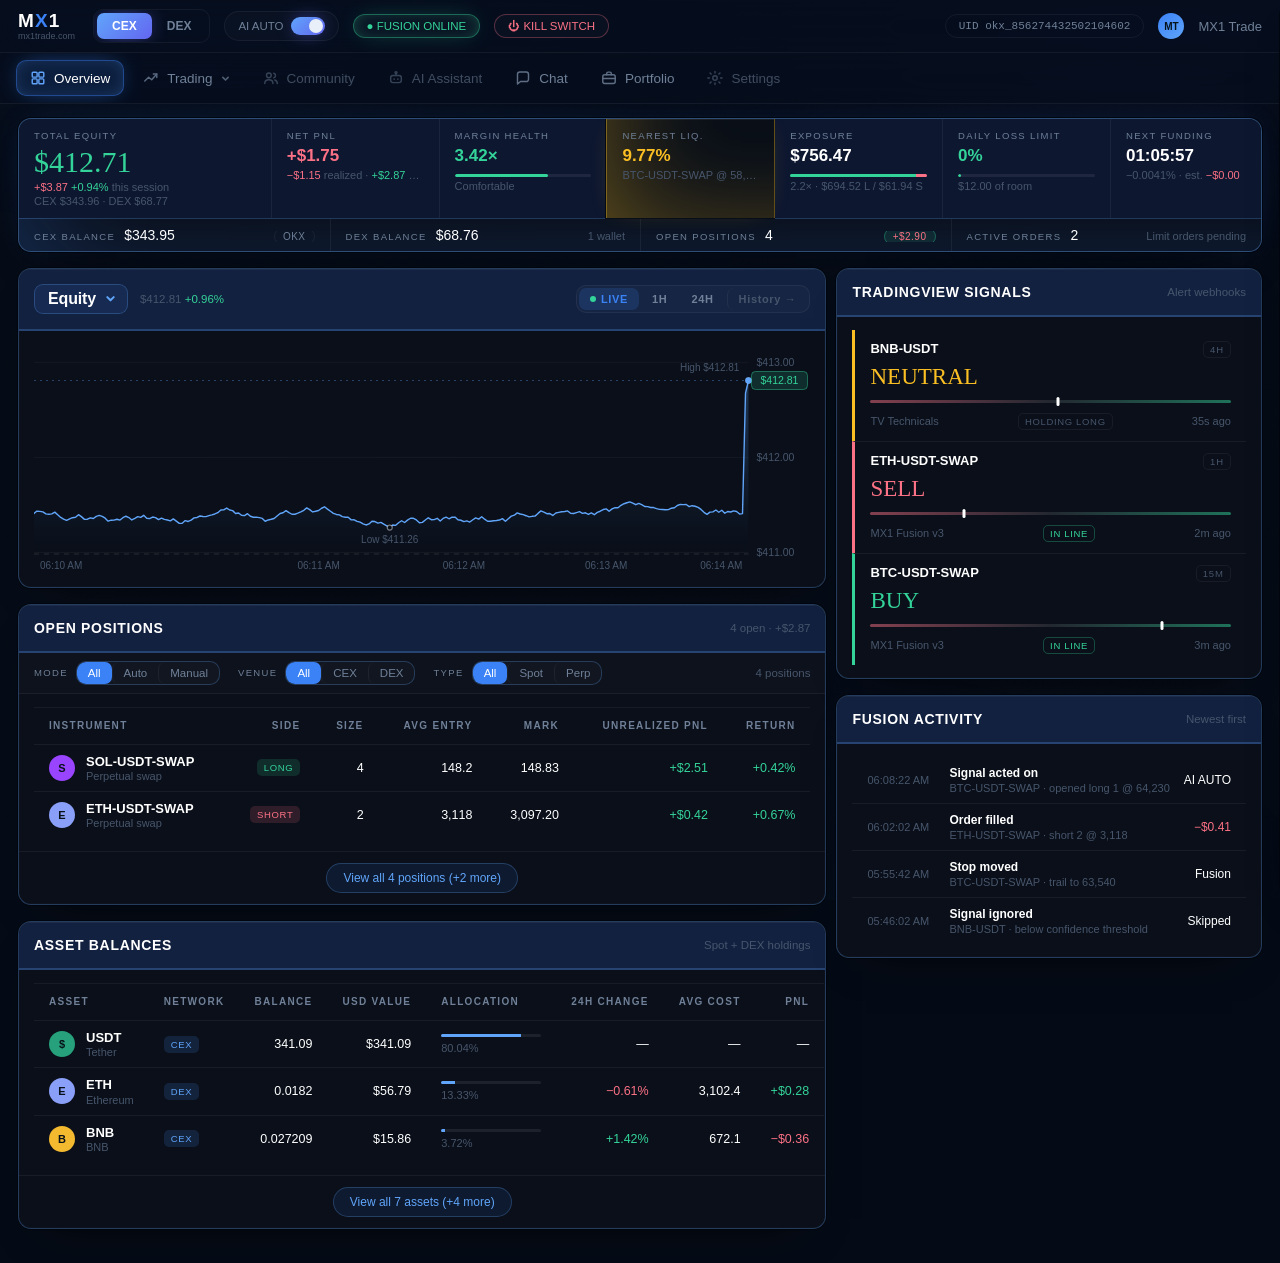
==== index.html @ 90d7f3da "Update index.html" ====
<meta charset="utf-8" />
<meta name="viewport" content="width=device-width, initial-scale=1" />
<title>MX1 Trade — Overview (dense)</title>

<style>
  :root {
    --bg: #050b16; --bar: #070e1c; --panel: #0b1424; --panel-2: #0a1220;
    --hair: rgba(255,255,255,.07);
    --text: #e9eff8; --muted: #8093ab; --dim: #4c5a70;
    --brand: #3b82f6; --brand-2: #60a5fa;
    --brand-strong: #2563eb;
    --edge: rgba(59,130,246,.22); --head: #122140; --chart: #60a5fa; --warn: #fbbf24;
    --accent: var(--brand); --accent-soft: rgba(59,130,246,.16); --accent-edge: rgba(59,130,246,.34);
    --pos: #34d399; --neg: #fb7185;
    --hero: #0d1730;   /* hero surfaces — navy, so they read blue */
  }
  * { box-sizing: border-box; }
  [hidden] { display: none !important; }
  body { margin:0; background:var(--bg); color:var(--text); font-size:14px;
         font-family:"Inter",-apple-system,BlinkMacSystemFont,"Segoe UI",sans-serif;
         -webkit-font-smoothing:antialiased; }
  .label { font-size:10px; letter-spacing:.16em; text-transform:uppercase; color:var(--muted); }
  .num { font-variant-numeric: tabular-nums; transition: color .3s ease; }
  .up { color:var(--pos); } .down { color:var(--neg); }
  .flash-up { color:var(--pos) !important; } .flash-down { color:var(--neg) !important; }

  /* ------------------------------------------------------------- chrome */
  .topbar { display:flex; align-items:center; gap:14px; padding:9px 18px;
            background:var(--bar); border-bottom:1px solid var(--hair); flex-wrap:wrap; }
  .brand { display:flex; flex-direction:column; line-height:1; margin-right:4px; }
  .brand b { font-size:19px; letter-spacing:.06em; }
  .brand b i { font-style:normal; color:var(--brand); }
  .brand span { font-size:9px; color:var(--dim); margin-top:2px; }
  .seg { display:inline-flex; border:1px solid var(--hair); border-radius:8px; overflow:hidden; }
  .seg button { background:none; border:0; color:var(--muted); font:inherit; font-size:12px;
                font-weight:600; padding:5px 13px; cursor:pointer; }
  .seg button[aria-pressed="true"] { background:var(--brand); color:#fff; }
  .chip { font:inherit; display:inline-flex; align-items:center; gap:7px; border:1px solid var(--hair);
          border-radius:999px; padding:5px 13px; font-size:11.5px; color:var(--muted);
          background:rgba(255,255,255,.02); white-space:nowrap; }
  button.chip { cursor:pointer; }
  .chip.online { border-color:rgba(52,211,153,.34); color:var(--pos); }
  .chip.kill { border-color:rgba(251,113,133,.3); color:var(--neg); }
  .chip.ex { border-color:var(--accent-edge); color:var(--accent); }
  .toggle { width:26px; height:14px; border-radius:999px; background:#1c2b42; position:relative; }
  .toggle::after { content:""; position:absolute; top:2px; right:2px; width:10px; height:10px;
                   border-radius:50%; background:#e9eff8; }
  .uid { border:1px solid var(--hair); border-radius:999px; padding:5px 13px; font-size:11px;
         color:var(--muted); font-family:ui-monospace,monospace; margin-left:auto; }
  .avatar { width:26px; height:26px; border-radius:50%; display:grid; place-items:center;
            background:linear-gradient(140deg,var(--brand),var(--brand-2));
            font-size:10px; font-weight:700; color:#04121c; }
  .nav { display:flex; gap:26px; padding:0 20px; background:var(--bar);
         border-bottom:1px solid var(--hair); overflow-x:auto; }
  .nav a { color:var(--muted); text-decoration:none; font-size:13.5px; padding:12px 2px;
           border-bottom:2px solid transparent; white-space:nowrap; }
  .nav a:hover { color:var(--text); }
  .nav a.on { color:var(--brand); border-bottom-color:var(--brand); }

  /* --------------------------------------------------------------- page */
  .page { width:100%; max-width:1680px; margin:0 auto; padding:18px 22px 40px; }

  /* ---- status strip: every number that matters, one row, no chart ---- */
  /* Hero surface: navy fill rather than the ordinary card plane, so the strip
     reads blue on its own instead of relying on the bloom to tint it. */
  /* Hero surface as a gradient, not a slab. Navy is strongest along the top
     edge and has faded to the page colour by the time it reaches the
     substrip — light falling across the strip rather than a painted block.
     Two consequences that were the point of doing it this way:
       · the substrip gets its demotion back without a separate fill, because
         it simply sits in the faded end
       · the alert cells land on near-black, so their amber and coral washes
         read clean instead of going olive against navy */
  /* Hero by scarcity, not by area. Navy lifts the KPI row only; the wrapper
     and the substrip stay on the page plane. When the "forward" surface is
     also the largest block on screen the hierarchy inverts — the chart and
     signal cards start reading as background, which is the wrong way round. */
  .stripwrap { background:var(--panel);
               border:1px solid var(--accent-edge); border-radius:14px;
               overflow:hidden; }
  .strip { display:grid; grid-template-columns:1.5fr repeat(5, 1fr) .9fr;
           background:var(--hero); }

  /* Account context, not key metrics — same panel, half the voice. These are
     numbers you confirm occasionally, not ones you watch. */
  .substrip { display:grid; grid-template-columns:repeat(4, 1fr);
              border-top:1px solid var(--edge); background:rgba(0,0,0,.22); }
  .sub-cell { display:flex; align-items:baseline; gap:9px; flex-wrap:wrap;
              padding:10px 18px; border-left:1px solid var(--hair); min-width:0; }
  .sub-cell:first-child { border-left:0; }
  .sub-cell .label { font-size:9.5px; }
  .sub-cell .v { font-size:14px; font-variant-numeric:tabular-nums; }
  .sub-cell .n { font-size:11px; color:var(--dim); margin-left:auto; white-space:nowrap;
                 overflow:hidden; text-overflow:ellipsis; }
  .pill { font-size:10px; letter-spacing:.05em; padding:2px 8px; border-radius:999px;
          border:1px solid var(--hair); color:var(--muted); }
  .pill.up   { border-color:rgba(52,211,153,.34); color:var(--pos); background:rgba(52,211,153,.10); }
  .pill.down { border-color:rgba(251,113,133,.34); color:var(--neg); background:rgba(251,113,133,.10); }
  .cell { padding:14px 18px; border-left:1px solid var(--hair); min-width:0; }
  .cell:first-child { border-left:0; }
  .cell .v { font-size:20px; margin-top:5px; font-variant-numeric:tabular-nums; white-space:nowrap; }
  .cell .v.hero { font-family:Georgia,serif; font-size:32px; line-height:1.05; }
  .cell .n { font-size:11px; color:var(--dim); margin-top:3px; white-space:nowrap;
             overflow:hidden; text-overflow:ellipsis; }
  .meter { height:3px; border-radius:2px; background:rgba(255,255,255,.07); margin-top:8px; overflow:hidden; }
  .meter i { display:block; height:100%; border-radius:2px; transition:width .5s ease, background .4s ease; }
  .split { display:flex; height:3px; border-radius:2px; overflow:hidden; margin-top:8px;
           background:rgba(255,255,255,.07); }
  .split .l { background:var(--pos); } .split .s { background:var(--neg); }

  /* --------------------------------------------------------------- grid */
  .grid { display:grid; gap:16px; margin-top:16px; grid-template-columns:1fr; }
  @media (min-width:1200px) {
    .grid { grid-template-columns: minmax(0,1.9fr) minmax(0,1fr); align-items: start; }
  }
  /* Cards size to their content; the column doesn't stretch them to fill. */
  .col { display:grid; gap:16px; min-width:0; align-content:start; }

  .card { background:var(--panel); border:1px solid var(--edge); border-radius:14px; overflow:hidden;
          display:flex; flex-direction:column; align-self:start;
          transition:box-shadow .55s ease, border-color .55s ease; }

  /* ---- glow -------------------------------------------------------------
     Inset box-shadow rather than a pseudo-element: no stacking context to
     fight, and it transitions cleanly when state changes. */
  .stripwrap { box-shadow: inset 70px -50px 130px -70px rgba(59,130,246,.40),
                           0 0 34px -14px rgba(59,130,246,.30);
               transition: box-shadow .55s ease; }

  /* Attention states. These are earned, not decorative — see setAttn(). */
  .card.attn-warn, .cell.attn-warn {
    box-shadow: inset 60px -45px 120px -70px rgba(251,191,36,.45),
                0 0 26px -12px rgba(251,191,36,.28);
  }
  .card.attn-neg, .cell.attn-neg {
    box-shadow: inset 60px -45px 120px -70px rgba(251,113,133,.50),
                0 0 30px -12px rgba(251,113,133,.35);
    border-color: rgba(251,113,133,.45);
  }
  .cell { transition: box-shadow .55s ease; }

  /* Decorative mode: every card carries the brand bloom. */
  body.glow-all .card { box-shadow: inset 60px -45px 120px -75px rgba(59,130,246,.34); }
  body.glow-all .card.attn-warn { box-shadow: inset 60px -45px 120px -70px rgba(251,191,36,.45),
                                              0 0 26px -12px rgba(251,191,36,.28); }
  body.glow-all .card.attn-neg  { box-shadow: inset 60px -45px 120px -70px rgba(251,113,133,.50),
                                              0 0 30px -12px rgba(251,113,133,.35); }
  body.glow-off .stripwrap, body.glow-off .card, body.glow-off .cell { box-shadow:none; }

  @media (prefers-reduced-motion: reduce) {
    .card, .cell, .strip { transition:none; }
  }
  .card-head { display:flex; align-items:center; justify-content:space-between; gap:12px;
               padding:17px 18px; background:var(--head); border-bottom:2px solid var(--edge); }
  .card-head h2 { font-family:Georgia,serif; font-weight:400; font-size:16px; margin:0; }

  /* A control has to look like one at rest. The old version styled itself as
     plain text until hover, and the chevron sat ~200px from the word because a
     native select sizes to its widest option. Now: a visible pill sized to the
     current value, with the real select laid invisibly on top so the native
     menu (and keyboard, and mobile picker) still does the work. */
  .picker-wrap { position:relative; display:inline-flex; }
  .picker-face { display:inline-flex; align-items:center; gap:9px;
                 font-family:Georgia,serif; font-size:16px; color:var(--text);
                 background:rgba(59,130,246,.10); border:1px solid var(--edge);
                 border-radius:9px; padding:5px 11px 5px 13px; white-space:nowrap;
                 transition:background .2s ease, border-color .2s ease; }
  .picker-face svg { width:11px; height:11px; stroke:var(--brand-2); stroke-width:2.2;
                     fill:none; stroke-linecap:round; stroke-linejoin:round; flex:0 0 auto; }
  .picker-wrap:hover .picker-face { background:rgba(59,130,246,.18); border-color:var(--brand); }
  .picker { position:absolute; inset:0; width:100%; height:100%;
            opacity:0; cursor:pointer; appearance:none; border:0; }
  .picker:focus-visible + .picker-face { outline:2px solid var(--brand); outline-offset:2px; }
  .picker option { background:var(--panel); color:var(--text); font-family:inherit; font-size:13px; }
  .card-head .sub { color:var(--dim); font-size:11.5px; }
  .card-body { padding:16px 18px; }
  .card-body.flush { padding:0; }

  .tabs { display:inline-flex; gap:2px; padding:2px; border:1px solid var(--hair);
          border-radius:9px; background:rgba(255,255,255,.02); }
  .tab { background:none; border:0; cursor:pointer; font:inherit; font-size:11px; font-weight:600;
         letter-spacing:.06em; color:var(--muted); padding:5px 11px; border-radius:6px;
         display:inline-flex; align-items:center; gap:5px; text-decoration:none; }
  .tab:hover { color:var(--text); }
  .tab[aria-pressed="true"] { background:var(--accent-soft); color:var(--accent); }
  .tab:focus-visible { outline:2px solid var(--accent); outline-offset:2px; }
  .tab-link { color:var(--dim); border-left:1px solid var(--hair); border-radius:0; padding-left:11px; }
  .dot { width:6px; height:6px; border-radius:50%; background:var(--dim); }
  .dot.on { background:var(--pos); animation:pulse 1.6s ease-in-out infinite; }
  @keyframes pulse { 0%,100%{opacity:1} 50%{opacity:.3} }

  .chart { height:230px; display:flex; }
  .chart svg { width:100%; height:100%; display:block; cursor:crosshair; }
  .chart .ph { width:100%; display:grid; place-items:center; color:var(--dim);
               font-size:10.5px; letter-spacing:.16em; text-transform:uppercase; }

  /* -------------------------------------------------------------- signals */
  .sig { border-top:1px solid var(--hair); border-left:3px solid var(--dim); padding:13px 16px;
         transition:opacity .35s ease; }
  .sig:first-child { border-top:0; }
  .sig.buy{border-left-color:var(--pos)} .sig.sell{border-left-color:var(--neg)}
  .sig.hold{border-left-color:var(--warn)} .sig.stale{opacity:.45}
  .sig-head { display:flex; justify-content:space-between; align-items:baseline; gap:10px; }
  .sig-head b { font-size:13px; font-weight:600; }
  .sig-tf { font-size:9.5px; letter-spacing:.1em; text-transform:uppercase; color:var(--dim);
            border:1px solid var(--hair); border-radius:5px; padding:2px 6px; }
  .verdict { font-family:Georgia,serif; font-size:23px; margin-top:6px; }
  .verdict.buy{color:var(--pos)} .verdict.sell{color:var(--neg)} .verdict.hold{color:var(--warn)}
  .gauge { position:relative; height:3px; border-radius:2px; margin-top:10px;
           background:linear-gradient(90deg,rgba(251,113,133,.5),rgba(255,255,255,.1) 50%,rgba(52,211,153,.5)); }
  .gauge i { position:absolute; top:-3px; width:3px; height:9px; border-radius:2px; background:var(--text);
             transform:translateX(-50%); transition:left .5s cubic-bezier(.22,.61,.36,1); }
  .sig-foot { display:flex; justify-content:space-between; align-items:center; gap:8px;
              margin-top:10px; font-size:11px; color:var(--dim); }
  .align { font-size:9.5px; letter-spacing:.07em; text-transform:uppercase; padding:2px 6px;
           border-radius:5px; border:1px solid var(--hair); color:var(--dim); }
  .align.match{border-color:rgba(52,211,153,.3);color:var(--pos)}
  .align.conflict{border-color:rgba(251,113,133,.35);color:var(--neg)}

  /* --------------------------------------------------------------- feed */
  .feed-row { display:grid; grid-template-columns:70px 1fr auto; gap:12px; align-items:center;
              padding:11px 18px; border-top:1px solid var(--hair); font-size:12.5px; }
  .feed-row:first-child { border-top:0; }
  .feed-row .t { color:var(--dim); font-size:11px; font-variant-numeric:tabular-nums; }
  .feed-row .d small { color:var(--dim); display:block; font-size:11px; margin-top:2px; }
  .feed-row .r { font-variant-numeric:tabular-nums; text-align:right; }

  /* ------------------------------------------------------------- tables */
  .scroll { overflow-x:auto; }
  table { width:100%; border-collapse:collapse; }
  /* The card header already carries the band — a second filled bar directly
     beneath it just thickens the chrome. */
  thead th { text-align:right; font-size:10px; letter-spacing:.14em; text-transform:uppercase;
             color:var(--muted); font-weight:700; padding:14px 16px; white-space:nowrap;
             background:transparent; border-bottom:1px solid var(--hair); }
  thead th:first-child, tbody td:first-child, .lt { text-align:left; }
  tbody td { text-align:right; padding:11px 16px; border-top:1px solid var(--hair);
             font-variant-numeric:tabular-nums; white-space:nowrap; }
  .tag { font-size:9.5px; letter-spacing:.07em; padding:3px 7px; border-radius:5px; }
  .tag.long{background:rgba(52,211,153,.15);color:var(--pos)}
  .tag.short{background:rgba(251,113,133,.15);color:var(--neg)}
  .tag.cex{background:rgba(79,142,247,.16);color:var(--brand-2)}

  .asset { display:flex; align-items:center; gap:11px; }
  .coin { width:26px; height:26px; border-radius:50%; display:grid; place-items:center; flex:0 0 auto;
          font-size:11px; font-weight:700; color:#071018; }
  .asset b { font-weight:600; display:block; font-size:13px; line-height:1.25; }
  .asset small { color:var(--dim); font-size:11px; }

  .alloc { text-align:left !important; min-width:130px; }
  .bar { height:3px; border-radius:2px; background:rgba(255,255,255,.08); overflow:hidden; }
  .bar i { display:block; height:100%; background:var(--chart); transition:width .4s ease; }
  .alloc small { color:var(--dim); font-size:11px; display:block; margin-top:5px; }
  .empty { padding:26px; text-align:center; color:var(--dim); font-size:13px; }

  @media (max-width:1100px) { .strip { grid-template-columns:repeat(3,1fr); }
                              .substrip { grid-template-columns:repeat(2,1fr); }
                              .cell { border-left:0; border-top:1px solid var(--hair); } }
  @media (max-width:620px) { .strip { grid-template-columns:repeat(2,1fr); }
                             .substrip { grid-template-columns:1fr; }
                             .sub-cell { border-left:0; border-top:1px solid var(--hair); } }

  /* ---- chrome glow ------------------------------------------------------
     Few controls, each carrying real state (selected / on / online), so the
     bloom reads as status rather than decoration. */
  .seg { padding:3px; }
  .seg button { border-radius:8px; padding:6px 15px; transition:box-shadow .3s ease, background .3s ease; }
  .seg button[aria-pressed="true"] {
    background: linear-gradient(135deg, #60a5fa, #6366f1); color:#fff;
    box-shadow: 0 0 20px -5px rgba(99,102,241,.8);
  }

  .toggle { width:34px; height:18px; border-radius:999px; background:#16233a; position:relative;
            cursor:pointer; transition:background .3s ease, box-shadow .3s ease; }
  .toggle::after { content:""; position:absolute; top:2px; left:2px; width:14px; height:14px;
                   border-radius:50%; background:#e9eff8; transition:left .28s cubic-bezier(.4,0,.2,1); }
  .toggle.on { background:linear-gradient(135deg,#60a5fa,#6366f1);
               box-shadow:0 0 18px -4px rgba(99,102,241,.85); }
  .toggle.on::after { left:18px; }

  .chip.online { border-color:rgba(52,211,153,.45); color:var(--pos);
                 box-shadow: 0 0 22px -9px rgba(52,211,153,.75),
                             inset 0 0 26px -16px rgba(52,211,153,.95); }
  /* Kill switch stays quiet until you reach for it. A destructive control that
     glows red all day teaches the eye to ignore red. */
  .chip.kill { border-color:rgba(251,113,133,.32); color:var(--neg);
               transition:box-shadow .25s ease, border-color .25s ease; cursor:pointer; }
  .chip.kill:hover, .chip.kill:focus-visible {
    border-color:rgba(251,113,133,.75);
    box-shadow: 0 0 24px -8px rgba(251,113,133,.8), inset 0 0 26px -16px rgba(251,113,133,.9);
  }

  .nav { gap:5px; padding:7px 16px; }
  .nav a { display:inline-flex; align-items:center; gap:8px; padding:9px 13px; border-radius:10px;
           border:1px solid transparent; border-bottom:1px solid transparent;
           transition:background .25s ease, box-shadow .35s ease, color .25s ease; }
  .nav a svg { width:16px; height:16px; fill:none; stroke:currentColor; stroke-width:1.6;
               stroke-linecap:round; stroke-linejoin:round; flex:0 0 auto; opacity:.85; }
  .nav a:hover { color:var(--text); background:rgba(255,255,255,.045); }
  .nav a.on { color:#fff; background:rgba(59,130,246,.15);
              border-color:rgba(59,130,246,.45); border-bottom-color:rgba(59,130,246,.45);
              box-shadow: 0 0 24px -9px rgba(59,130,246,.85),
                          inset 0 0 26px -17px rgba(96,165,250,.95); }
  .nav a.on svg { color:var(--brand-2); opacity:1; }

  body.glow-off .seg button[aria-pressed="true"],
  body.glow-off .toggle.on, body.glow-off .chip.online, body.glow-off .nav a.on { box-shadow:none; }

  /* ---- filters ----------------------------------------------------------
     Grouped segments rather than a row of individual outlined pills: four
     controls to parse instead of fourteen. */
  .filterbar { display:flex; align-items:center; gap:18px; flex-wrap:wrap;
               padding:10px 18px; border-bottom:1px solid var(--hair);
               background:rgba(255,255,255,.012); }
  .fgroup { display:inline-flex; align-items:center; gap:8px; }
  .fgroup > .label { font-size:9.5px; }
  .segset { display:inline-flex; border:1px solid var(--edge); border-radius:8px;
            overflow:hidden; background:rgba(255,255,255,.02); }
  .segset button { border:0; background:none; color:var(--muted); font:inherit; font-size:11.5px;
                   padding:5px 11px; cursor:pointer; border-left:1px solid var(--hair);
                   transition:background .2s ease, color .2s ease; }
  .segset button:first-child { border-left:0; }
  .segset button:hover { color:var(--text); }
  .segset button[aria-pressed="true"] { background:var(--brand); color:#fff; }
  .segset button:focus-visible { outline:2px solid var(--brand); outline-offset:-2px; }
  .fcount { margin-left:auto; font-size:11.5px; color:var(--dim); font-variant-numeric:tabular-nums; }
  .nav a.soon { opacity:.55; cursor:not-allowed; }
  .nav a.soon:hover { background:none; color:var(--muted); }

  /* ---- ambient light ----------------------------------------------------
     Panels are opaque, so this only shows in the gutters and the gaps between
     cards — the dead black areas. Kept very low so it never competes with the
     semantic glow, which has to stay the brightest thing on the page. */
  body::before {
    content:""; position:fixed; inset:0; pointer-events:none; z-index:0;
    background:
      radial-gradient(1100px 520px at 15% -8%,  rgba(59,130,246,.13), transparent 62%),
      radial-gradient(820px 420px at 88% 4%,    rgba(99,102,241,.09), transparent 60%),
      radial-gradient(1200px 620px at 55% 112%, rgba(37,99,235,.07),  transparent 66%);
  }
  body.glow-off::before { display:none; }
  /* Lift page content above the ambient layer. The drawer and scrim are
     already position:fixed — do NOT include them here, or this rule wins on
     source order and drops the drawer into normal flow at the end of the page. */
  .topbar, .nav, .page { position:relative; z-index:1; }

  /* ---- sharp mode -------------------------------------------------------
   * What reads as "glass" on exchange UIs is mostly the opposite of glass:
   * small radii, hairline seams instead of gaps, higher value contrast, denser
   * type, and almost no bloom. This is that pass, behind a class so you can
   * flip between the two and judge them side by side.
   */
  body.sharp {
    --panel: #0a0f19;
    --panel-2: #080d15;
    --hair: rgba(255,255,255,.055);
    --edge: rgba(96,165,250,.26);
    --head: #122140;              /* header band — dark blue */
    --text: #ffffff;          /* values go full white — biggest single gain */
    --muted: #6f8098;
    --dim: #47566c;
    /* Restated because body.sharp out-specifies :root — a token defined only
       there silently does nothing on a page that boots into sharp. */
    --hero: #0d1730;
  }

  /* Corners stay soft. Sharpness here comes from density and contrast, not
     from squaring everything off. */
  body.sharp .stripwrap, body.sharp .card { border-radius: 13px; }
  body.sharp .drawer { border-radius: 16px 0 0 16px; }
  body.sharp .segset, body.sharp .tabs, body.sharp .seg { border-radius: 10px; }
  body.sharp .tab, body.sharp .segset button, body.sharp .seg button { border-radius: 7px; }
  body.sharp .picker-face { border-radius: 9px; }

  /* Border colour only. This block used to also set box-shadow, which at
     (0,2,1) specificity beat the full edge-definition stack at the end of the
     file — so sharp mode silently lost its separation ring and the strip read
     as floating rather than framed. The stack lives in one place now. */
  body.sharp .card { border-color: rgba(96, 165, 250, .30); }
  body.sharp .stripwrap { border-color: rgba(96, 165, 250, .42); }

  /* Density: more rows per screen is most of the effect. */
  body.sharp .page { padding: 14px 18px 34px; }
  body.sharp .grid, body.sharp .lower { gap: 10px; }
  body.sharp .cell { padding: 11px 15px; }
  body.sharp .sub-cell { padding: 8px 15px; }
  body.sharp .card-head { padding: 15px 15px; }
  body.sharp .card-body { padding: 13px 15px; }
  body.sharp thead th { padding: 13px 15px; font-size: 10px; letter-spacing: .13em; font-weight: 700; }
  body.sharp tbody td { padding: 9px 15px; font-size: 12.5px; }
  body.sharp .feed-row { padding: 9px 15px; font-size: 12px; }
  body.sharp .sig { padding: 11px 15px; }
  body.sharp .filterbar { padding: 8px 15px; }

  /* Type: the serif is warm, and warmth is what you're trading away here. */
  /* Sans for structure — headings, labels, chrome. The serif is reserved for
     the two figures you actually look at, so the page reads as an instrument
     without sounding like every other exchange. */
  body.sharp .card-head h2, body.sharp .picker-face, body.sharp .page-head h1 {
    font-family: "Inter", -apple-system, BlinkMacSystemFont, sans-serif;
    font-weight: 600; letter-spacing: -.01em;
  }
  body.sharp .card-head h2 { font-size: 14px; letter-spacing: .05em; text-transform: uppercase;
                             font-weight: 700; }
  body.sharp .cell .v { font-size: 17px; font-weight: 600; }

  /* --- kept in Georgia: total equity, and the signal verdicts --- */
  body.sharp .cell .v.hero { font-family: Georgia, "Times New Roman", serif;
                             font-weight: 400; font-size: 30px; letter-spacing: 0; }
  body.sharp .verdict { font-family: Georgia, serif; font-weight: 400; font-size: 23px; }
  body.sharp .label { color: var(--muted); font-size: 9.5px; letter-spacing: .14em; }

  /* Bloom drops back so the alert states stay the brightest thing left. */
  body.sharp::before { opacity: .45; }

  /* ---- high-DPI polish ---------------------------------------------------
   * What reads as "cheap" on a big dark UI is almost always one of three
   * things: banded gradients, borders that thicken on retina, and hinted text.
   * These fix all three.
   */

  /* 1. Dither. Large dark radial gradients quantise into visible rings on
     8-bit displays; a faint noise layer breaks the bands up. This is the
     single biggest fidelity gain on a page like this. */
  body::after {
    content:""; position:fixed; inset:0; pointer-events:none; z-index:0;
    opacity:.035; mix-blend-mode:overlay;
    background-image:url("data:image/svg+xml,%3Csvg xmlns='http://www.w3.org/2000/svg' width='140' height='140'%3E%3Cfilter id='n'%3E%3CfeTurbulence type='fractalNoise' baseFrequency='.85' numOctaves='3' stitchTiles='stitch'/%3E%3C/filter%3E%3Crect width='140' height='140' filter='url(%23n)'/%3E%3C/svg%3E");
    background-size:140px 140px;
  }
  body.glow-off::after { display:none; }

  /* 2. True hairlines. A 1px border becomes 2 device px at 2dppx and reads
     heavy; 0.5px lands on one. */
  /* Only inner dividers thin out. Outer borders stay 1px — at .5px against a
     low-alpha edge colour the panels stop reading as panels. */
  @media (min-resolution: 2dppx) {
    .frow, .sig, .feed-row, tbody td, thead th, .cell, .sub-cell,
    .card-head, .filterbar, .substrip { border-bottom-width:.5px; border-top-width:.5px; }
  }

  /* 3. Text. Let the renderer use real outlines rather than hinted stems, and
     pull tracking in on the large serif numerals — display sizes need less. */
  body { text-rendering: optimizeLegibility;
         font-feature-settings: "tnum" 1, "kern" 1, "liga" 1; }
  .cell .v.hero, #curEq, .dr-hero, .equity, .kpi .v {
    -webkit-font-smoothing: antialiased; letter-spacing: -.015em;
    font-feature-settings: "tnum" 1, "kern" 1;
  }

  /* 4. Vector output: precision over speed, and a finer stroke that still
     resolves on a 2x panel. */
  svg { shape-rendering: geometricPrecision; }
  @media (min-resolution: 2dppx) {
    #line, #curve #line { stroke-width: 1.1; }
    #base, #grid line { stroke-width: .75; }
  }

  /* ---- glass, used only where it means something -------------------------
   * backdrop-filter needs content behind it. On a solid panel sitting on a flat
   * page it costs GPU and lowers text contrast for no visual gain, so the cards
   * stay opaque. The two surfaces that genuinely sit over other content — the
   * bar you scroll under, and the drawer over the table — get the real thing.
   */
  .topbar, .nav {
    position: sticky; z-index: 30;
    background: rgba(7, 14, 28, .72);
    backdrop-filter: blur(16px) saturate(1.5);
    -webkit-backdrop-filter: blur(16px) saturate(1.5);
  }
  .topbar { top: 0; }
  .nav { top: 45px; }

  .drawer {
    background: rgba(11, 20, 36, .82);
    backdrop-filter: blur(22px) saturate(1.4);
    -webkit-backdrop-filter: blur(22px) saturate(1.4);
  }
  .dr-head { background: rgba(18, 33, 64, .72); }

  /* Fallback: no backdrop-filter means no translucency, or the text goes soft. */
  @supports not (backdrop-filter: blur(2px)) {
    .topbar, .nav { background: var(--bar); }
    .drawer { background: var(--panel); }
  }

  /* ---- positions modal --------------------------------------------------- */
  .more-row { display:flex; justify-content:center; padding:11px 15px;
              border-top:1px solid var(--hair); }
  .more-btn { background:rgba(59,130,246,.10); border:1px solid var(--edge); color:var(--brand-2);
              font:inherit; font-size:12px; padding:7px 16px; border-radius:999px; cursor:pointer;
              transition:background .2s ease, border-color .2s ease; }
  .more-btn:hover { background:rgba(59,130,246,.2); border-color:var(--brand); }
  .more-btn:focus-visible { outline:2px solid var(--brand); outline-offset:2px; }

  .modal { position:fixed; top:50%; left:50%; transform:translate(-50%,-48%) scale(.98);
           width:min(1040px, calc(100% - 40px)); max-height:min(82vh, 900px);
           background:rgba(11,20,36,.9); backdrop-filter:blur(22px) saturate(1.4);
           -webkit-backdrop-filter:blur(22px) saturate(1.4);
           border:1px solid var(--accent-edge); border-radius:16px; overflow:hidden;
           display:flex; flex-direction:column; z-index:45;
           opacity:0; pointer-events:none;
           transition:opacity .25s ease, transform .25s cubic-bezier(.22,.61,.36,1); }
  .modal.open { opacity:1; pointer-events:auto; transform:translate(-50%,-50%) scale(1); }
  .modal-head { display:flex; align-items:center; justify-content:space-between; gap:14px;
                padding:17px 20px; background:var(--head); border-bottom:2px solid var(--edge); }
  .modal-head h2 { margin:0; font-family:Georgia,serif; font-weight:400; font-size:17px; }
  .modal-body { overflow:auto; }
  @supports not (backdrop-filter: blur(2px)) { .modal { background:var(--panel); } }
  @media (prefers-reduced-motion: reduce) { .modal { transition:none; } }

  /* ---- positions modal --------------------------------------------------- */
  .more-row { display:flex; justify-content:center; padding:11px 15px;
              border-top:1px solid var(--hair); }
  .more-btn { background:rgba(59,130,246,.10); border:1px solid var(--edge); color:var(--brand-2);
              font:inherit; font-size:12px; padding:7px 16px; border-radius:999px; cursor:pointer;
              transition:background .2s ease, border-color .2s ease; }
  .more-btn:hover { background:rgba(59,130,246,.2); border-color:var(--brand); }
  .more-btn:focus-visible { outline:2px solid var(--brand); outline-offset:2px; }

  .scrim { position:fixed; inset:0; background:rgba(3,7,15,.62); backdrop-filter:blur(2px);
           opacity:0; pointer-events:none; transition:opacity .28s ease; z-index:44; }
  .scrim.open { opacity:1; pointer-events:auto; }

  .modal { position:fixed; top:50%; left:50%; transform:translate(-50%,-48%) scale(.98);
           width:min(1040px, calc(100% - 40px)); max-height:min(82vh, 900px);
           background:rgba(11,20,36,.9); backdrop-filter:blur(22px) saturate(1.4);
           -webkit-backdrop-filter:blur(22px) saturate(1.4);
           border:1px solid var(--accent-edge); border-radius:16px; overflow:hidden;
           display:flex; flex-direction:column; z-index:45;
           opacity:0; pointer-events:none;
           transition:opacity .25s ease, transform .25s cubic-bezier(.22,.61,.36,1); }
  .modal.open { opacity:1; pointer-events:auto; transform:translate(-50%,-50%) scale(1); }
  .modal-head { display:flex; align-items:center; justify-content:space-between; gap:14px;
                padding:17px 20px; background:var(--head); border-bottom:2px solid var(--edge); }
  .modal-head h2 { margin:0; font-family:Georgia,serif; font-weight:400; font-size:17px; }
  .modal-body { overflow:auto; }
  .modal-close { background:rgba(255,255,255,.04); border:1px solid var(--hair); color:var(--muted);
                 font:inherit; width:30px; height:30px; border-radius:50%; cursor:pointer; line-height:1; }
  .modal-close:hover { color:var(--text); border-color:var(--edge); }
  @supports not (backdrop-filter: blur(2px)) { .modal { background:var(--panel); } }
  @media (prefers-reduced-motion: reduce) { .modal { transition:none; } }

  /* ---- position detail drawer ------------------------------------------- */
  tbody tr[data-pos] { cursor:pointer; }
  tbody tr[data-pos]:hover { background:rgba(255,255,255,.022); }
  tbody tr[data-pos]:focus-visible { outline:2px solid var(--brand); outline-offset:-2px; }

  .pdrawer { position:fixed; top:0; right:0; height:100%; width:min(500px,100%);
             background:rgba(11,20,36,.9); backdrop-filter:blur(22px) saturate(1.4);
             -webkit-backdrop-filter:blur(22px) saturate(1.4);
             border-left:1px solid var(--accent-edge); border-radius:16px 0 0 16px;
             transform:translateX(100%); transition:transform .32s cubic-bezier(.22,.61,.36,1);
             z-index:47; display:flex; flex-direction:column; overflow:hidden;
             box-shadow:-24px 0 60px -30px rgba(0,0,0,.9); }
  .pdrawer.open { transform:translateX(0); }
  .pd-head { padding:20px 22px 22px; border-bottom:2px solid var(--edge); background:var(--head); }
  .pd-top { display:flex; align-items:flex-start; justify-content:space-between; gap:14px; }
  .pd-head h3 { margin:0; font-family:Georgia,serif; font-weight:400; font-size:19px; }
  .pd-sub { color:var(--dim); font-size:11.5px; margin-top:5px; display:flex; gap:8px;
            align-items:center; flex-wrap:wrap; }
  .pd-hero { font-family:Georgia,serif; font-size:34px; line-height:1.05; margin-top:14px;
             font-variant-numeric:tabular-nums; }
  .pd-hero small { display:block; font-family:"Inter",sans-serif; font-size:12.5px;
                   color:var(--muted); margin-top:5px; }
  .pd-body { flex:1 1 auto; padding:20px 22px 28px; overflow-y:auto; }

  /* Where price sits between entry and liquidation — the only spatial question
     that matters while a leveraged position is open. */
  .lifeline { position:relative; height:4px; border-radius:2px; margin:30px 0 8px;
              background:linear-gradient(90deg, rgba(251,113,133,.55), rgba(255,255,255,.10)); }
  .lifeline .pin { position:absolute; top:-5px; width:2px; height:14px; border-radius:1px;
                   transform:translateX(-50%); }
  .lifeline .cap { position:absolute; font-size:10px; white-space:nowrap;
                   transform:translateX(-50%); font-variant-numeric:tabular-nums; }
  .lifeline .cap.up { top:-24px; } .lifeline .cap.dn { top:12px; }

  /* ---- drawer body rows (used by the position detail drawer) ---- */
  .dr-sec { margin-top:24px; }
  .dr-sec > .label { display:block; margin-bottom:4px; }
  .frow { display:flex; justify-content:space-between; align-items:baseline; gap:14px;
          padding:11px 0; border-bottom:1px solid var(--hair); font-size:13px; }
  .frow:last-child { border-bottom:0; }
  .frow span { color:var(--dim); }
  .frow b { font-weight:600; font-variant-numeric:tabular-nums; }

  /* ---- edge definition ---------------------------------------------------
   * What makes a surface read as a crisp physical object is two edges, not
   * one: a light specular line along the top where light catches it, and a
   * dark ring just outside the border that separates it from the page. Panels
   * with a single flat border look printed on; these look placed.
   */
  .panel, .card, .scroller, .balcard, .rollup, .stripwrap, .feed, .modal, .drawer, .pdrawer, .pager {
    box-shadow:
      inset 0 1px 0 rgba(255, 255, 255, .075),          /* top specular */
      inset 0 0 0 1px rgba(255, 255, 255, .012),        /* inner containment */
      0 0 0 1px rgba(2, 6, 14, .85),                    /* dark separation ring */
      0 20px 44px -30px rgba(0, 0, 0, .95);             /* grounding shadow */
    border-color: rgba(96, 165, 250, .30);
  }

  /* The primary panel sits a step brighter than the supporting ones. */
  .stripwrap, .panel {
    border-color: rgba(96, 165, 250, .42);
    box-shadow:
      inset 0 1px 0 rgba(255, 255, 255, .09),
      inset 0 0 0 1px rgba(96, 130, 246, .05),
      0 0 0 1px rgba(2, 6, 14, .9),
      0 24px 52px -32px rgba(0, 0, 0, 1);
  }

  /* Header bands get their own top line so the band edge stays crisp. */
  .card-head, .modal-head, .pd-head, thead th {
    box-shadow: inset 0 1px 0 rgba(255, 255, 255, .05);
  }

  /* Alert states keep priority, but tinted per state. currentColor resolves to
     --text, which is #ffffff under body.sharp — that painted a hard white rule
     down the left of every flagged cell, reading as a rendering fault rather
     than a warning. */
  /* Alert cells opt out of the navy and sit on near-black, which is the
     only floor the amber and coral washes read cleanly against. Opaque
     now that the strip is a flat fill rather than a gradient. */
  .cell.attn-warn, .cell.attn-neg { background:#070d18; }

  .card.attn-warn, .cell.attn-warn { border-color: rgba(251, 191, 36, .50); }
  .card.attn-neg,  .cell.attn-neg  { border-color: rgba(251, 113, 133, .55); }

  /* The neighbouring seam picks the tint up, so a flagged cell is bracketed
     rather than lopsided. */
  .cell.attn-warn + .cell { border-left-color: rgba(251, 191, 36, .38); }
  .cell.attn-neg  + .cell { border-left-color: rgba(251, 113, 133, .40); }
  @media (max-width: 1100px) {
    .cell.attn-warn + .cell { border-top-color: rgba(251, 191, 36, .38); }
    .cell.attn-neg  + .cell { border-top-color: rgba(251, 113, 133, .40); }
  }

  /* Hairlines inside a panel stay hairlines — sharpening the outside only. */
  tbody tr:hover { background: rgba(255, 255, 255, .028); }

  /* Glow must win over the edge treatment — it is the alert channel. */
  .stripwrap { box-shadow:
      inset 0 1px 0 rgba(255,255,255,.09),
      inset 70px -50px 130px -70px rgba(59,130,246,.40),
      0 0 0 1px rgba(2,6,14,.9),
      0 24px 52px -32px rgba(0,0,0,1),
      0 0 34px -14px rgba(59,130,246,.30); }
  .card.attn-warn, .cell.attn-warn {
    box-shadow: inset 0 1px 0 rgba(255,255,255,.07),
                inset 60px -45px 120px -70px rgba(251,191,36,.45),
                0 0 0 1px rgba(2,6,14,.85),
                0 0 26px -12px rgba(251,191,36,.32); }
  .card.attn-neg, .cell.attn-neg {
    box-shadow: inset 0 1px 0 rgba(255,255,255,.07),
                inset 60px -45px 120px -70px rgba(251,113,133,.50),
                0 0 0 1px rgba(2,6,14,.85),
                0 0 30px -12px rgba(251,113,133,.4); }
  body.glow-off .stripwrap, body.glow-off .card, body.glow-off .cell {
    box-shadow: inset 0 1px 0 rgba(255,255,255,.07), 0 0 0 1px rgba(2,6,14,.85); }
</style>
<link rel="stylesheet" href="mx1.css" />


<div class="topbar">
  <div class="brand"><b>M<i>X</i>1</b><span>mx1trade.com</span></div>
  <div class="seg"><button aria-pressed="true">CEX</button><button aria-pressed="false">DEX</button></div>
  <button class="chip" id="aiAuto" aria-pressed="true">AI AUTO <span class="toggle on"></span></button>
  <div class="chip online">&#9679; FUSION ONLINE</div>
  <button class="chip kill">&#9211; KILL SWITCH</button>
  <div class="uid">UID okx_856274432502104602</div>
  <div class="avatar">MT</div>
  <span style="color:var(--muted);font-size:13px">MX1 Trade</span>
</div>

<nav class="nav">
  <a href="index.html" class="on"><svg viewBox="0 0 18 18" aria-hidden="true"><rect x="2.5" y="2.5" width="5.5" height="5.5" rx="1"/><rect x="10" y="2.5" width="5.5" height="5.5" rx="1"/><rect x="2.5" y="10" width="5.5" height="5.5" rx="1"/><rect x="10" y="10" width="5.5" height="5.5" rx="1"/></svg>Overview</a>
  <span class="navmenu" data-open="false">
    <button class="nav-trigger" aria-haspopup="true" aria-expanded="false">
      <svg class="ico" viewBox="0 0 18 18" aria-hidden="true"><polyline points="2 12.5 6.3 8.2 9.8 11 15.5 4.5"/><polyline points="11.6 4.5 15.5 4.5 15.5 8.4"/></svg>Trading
      <svg class="caret" viewBox="0 0 12 12" aria-hidden="true"><polyline points="2.5 4.5 6 8 9.5 4.5"/></svg>
    </button>
    <span class="navmenu-panel" role="menu">
      <a class="navmenu-item" role="menuitem" href="trading.html">
        <svg viewBox="0 0 18 18" aria-hidden="true"><path d="M3 15V7.5M7 15V3M11 15v-5M15 15V5.5"/></svg>
        <span>Manual Trade<small>Chart, order book, Fusion controller</small></span>
      </a>
      <a class="navmenu-item" role="menuitem" href="auto-autonomous.html">
        <svg viewBox="0 0 18 18" aria-hidden="true"><rect x="3" y="6.2" width="12" height="8" rx="2.6"/><circle cx="6.9" cy="10.2" r=".95" fill="currentColor" stroke="none"/><circle cx="11.1" cy="10.2" r=".95" fill="currentColor" stroke="none"/><path d="M9 6.2V3.8"/><circle cx="9" cy="2.9" r="1.1"/></svg>
        <span>Auto Autonomous<small>Hands-off — Fusion runs the book</small></span>
      </a>
    </span>
  </span>
  <a href="#" class="soon" title="Not built yet"><svg viewBox="0 0 18 18" aria-hidden="true"><circle cx="6.6" cy="6" r="2.7"/><path d="M2 15.2c0-2.6 2.1-4.2 4.6-4.2s4.6 1.6 4.6 4.2"/><path d="M12.1 3.7a2.7 2.7 0 0 1 0 5.2"/><path d="M13.2 11.2c1.9.5 2.9 1.9 2.9 4"/></svg>Community</a>
  <a href="#" class="soon" title="Not built yet"><svg viewBox="0 0 18 18" aria-hidden="true"><rect x="3" y="6.2" width="12" height="8" rx="2.6"/><circle cx="6.9" cy="10.2" r=".95" fill="currentColor" stroke="none"/><circle cx="11.1" cy="10.2" r=".95" fill="currentColor" stroke="none"/><path d="M9 6.2V3.8"/><circle cx="9" cy="2.9" r="1.1"/></svg>AI Assistant</a>
  <a href="chat.html"><svg viewBox="0 0 18 18" aria-hidden="true"><path d="M15.2 10.4A2.6 2.6 0 0 1 12.6 13H6.2l-3.4 2.7V4.9A2.6 2.6 0 0 1 5.4 2.3h7.2a2.6 2.6 0 0 1 2.6 2.6z"/></svg>Chat</a>
  <a href="portfolio.html"><svg viewBox="0 0 18 18" aria-hidden="true"><rect x="2" y="5.4" width="14" height="9.8" rx="2.2"/><path d="M6.4 5.4V4a1.6 1.6 0 0 1 1.6-1.6h2A1.6 1.6 0 0 1 11.6 4v1.4"/><path d="M2 9.6h14"/></svg>Portfolio</a>
  <a href="#" class="soon" title="Not built yet"><svg viewBox="0 0 18 18" aria-hidden="true"><circle cx="9" cy="9" r="2.5"/><path d="M9 1.7v1.7M9 14.6v1.7M2.7 9H1M17 9h-1.7M4.6 4.6 3.4 3.4M14.6 14.6l-1.2-1.2M4.6 13.4l-1.2 1.2M14.6 3.4l-1.2 1.2"/></svg>Settings</a>
</nav>

<style>
  /* ---- nav dropdown ------------------------------------------------------
     Trading is two products now — the manual desk and the autonomous engine.
     A submenu keeps them under one nav item instead of widening a nav that
     already scrolls at laptop widths. Class names are namespaced because
     trading.html already owns .menu / .menu-item for the indicator picker.
   */
  .navmenu { position:relative; display:inline-flex; }
  .navmenu > .nav-trigger {
    display:inline-flex; align-items:center; gap:8px; background:none; font:inherit;
    color:var(--muted); font-size:13.5px; padding:8px 13px; border-radius:9px;
    border:1px solid transparent; white-space:nowrap; cursor:pointer;
    transition:background .25s, box-shadow .35s, color .25s;
  }
  .navmenu > .nav-trigger svg.ico { width:16px; height:16px; fill:none; stroke:currentColor;
    stroke-width:1.6; stroke-linecap:round; stroke-linejoin:round; opacity:.8; flex:0 0 auto; }
  .navmenu > .nav-trigger svg.caret { width:9px; height:9px; fill:none; stroke:currentColor;
    stroke-width:2.2; stroke-linecap:round; stroke-linejoin:round; flex:0 0 auto;
    transition:transform .2s ease; opacity:.7; }
  .navmenu > .nav-trigger:hover { color:var(--text); background:rgba(255,255,255,.05); }
  .navmenu > .nav-trigger:focus-visible { outline:2px solid var(--brand); outline-offset:2px; }
  /* Lit when this section is the page you're on, matching .nav a.on exactly. */
  .navmenu > .nav-trigger.on { color:#fff; background:rgba(59,130,246,.16);
    border-color:rgba(59,130,246,.45); box-shadow:0 0 22px -9px rgba(59,130,246,.9); }
  .navmenu > .nav-trigger.on svg.ico { color:var(--brand-2); opacity:1; }
  .navmenu[data-open="true"] > .nav-trigger svg.caret { transform:rotate(180deg); }

  /* Fixed, not absolute: .nav is overflow-x:auto, which makes it a scroll
     container and clips any absolutely-positioned child. Fixed escapes it;
     the position is written from the trigger's rect on open. */
  /* An explicit width, because width:100% on the items resolved against an
     indefinite width and blew the shrink-to-fit panel out to fill the
     viewport — 433px of item holding 165px of text. */
  .navmenu-panel {
    /* Width is measured and written by place() below. Doing it in JS makes it
       font-agnostic and immune to the circular case where an item's
       width:100% resolves against an indefinite max-content parent. */
    position:fixed; z-index:80; min-width:200px;
    background:rgba(11,20,36,.97); backdrop-filter:blur(18px) saturate(1.4);
    -webkit-backdrop-filter:blur(18px) saturate(1.4);
    border:1px solid rgba(96,165,250,.42); border-radius:12px; padding:6px;
    box-shadow:0 0 0 1px rgba(2,6,14,.9), 0 26px 52px -26px rgba(0,0,0,.95);
    display:none;
  }
  /* Flex column with stretch, not width:100% on the items — a percentage
     width resolving against a max-content parent is circular, which is
     what blew the panel out to 433px the first time. Stretch gets the
     full-width rows with no cycle. */
  /* The panel is moved to <body> on boot (see navMenus), so it is no longer a
     descendant of .navmenu — the open state has to key off its own class
     rather than the parent's attribute. */
  .navmenu-panel.open { display:flex; flex-direction:column;
                        align-items:stretch; gap:2px; }
  @supports not (backdrop-filter: blur(2px)) { .navmenu-panel { background:var(--panel); } }

  .navmenu-item {
    display:flex; align-items:flex-start; gap:10px; text-align:left; width:100%;
    background:none; border:0; color:var(--muted); font:inherit; font-size:13px;
    padding:9px 11px; border-radius:8px; cursor:pointer; text-decoration:none;
    transition:background .18s, color .18s;
  }
  .navmenu-item > span { min-width:0; line-height:1.35; }
  .navmenu-item:hover { background:rgba(96,165,250,.10); color:var(--text); }
  .navmenu-item:focus-visible { outline:2px solid var(--brand); outline-offset:-2px; }
  .navmenu-item svg { width:15px; height:15px; fill:none; stroke:currentColor; stroke-width:1.6;
    stroke-linecap:round; stroke-linejoin:round; flex:0 0 auto; opacity:.8; }
  .navmenu-item small { display:block; font-size:10.5px; color:var(--dim); margin-top:3px;
                        line-height:1.4; }
  .navmenu-item svg { margin-top:1px; }
  .navmenu-item[aria-current="page"] { color:#fff; background:rgba(59,130,246,.15); }
  .navmenu-item[aria-current="page"] svg { color:var(--brand-2); opacity:1; }
  /* Not built yet: dimmed, not clickable, and says so rather than 404ing. */
  .navmenu-item.soon { opacity:.5; cursor:not-allowed; }
  .navmenu-item.soon:hover { background:none; color:var(--muted); }
</style>

<script>
/* One dropdown, wired generically so adding a second section later is markup
   only. Click-outside and Escape both close; arrow keys walk the items. */
(function navMenus() {
  const menus = [...document.querySelectorAll(".navmenu")];
  if (!menus.length) return;

  const close = m => {
    m.setAttribute("data-open", "false");
    m._panel?.classList.remove("open");
  };
  const closeAll = except => menus.forEach(m => { if (m !== except) close(m); });

  menus.forEach(m => {
    const trigger = m.querySelector(".nav-trigger");
    const items = () => [...m.querySelectorAll(".navmenu-item:not(.soon)")];

    const panel = m.querySelector(".navmenu-panel");

    /* Reparent to <body>. .topbar/.nav carry backdrop-filter on some pages, and
       a backdrop-filter makes an element the containing block for fixed-position
       descendants — so the panel stopped being viewport-fixed and got clipped by
       .nav's overflow:auto. Clicks then landed on the page behind it. Pages
       without backdrop-filter on the nav were unaffected, which is why this only
       bit Overview and Portfolio. */
    document.body.appendChild(panel);

    /* Place the fixed panel under its trigger, and keep it on screen if the
       trigger sits near the right edge. */
    /* Two passes: let the panel size to its content, read that, then pin it as
       a definite px width. The items' width:100% then resolves against a real
       number and every row fills the panel — no trailing gap at any font. */
    const sizeToContent = () => {
      panel.style.width = "max-content";
      const w = Math.min(Math.ceil(panel.getBoundingClientRect().width), 360);
      panel.style.width = w + "px";
      return w;
    };

    const place = () => {
      const w = sizeToContent();
      const r = trigger.getBoundingClientRect();
      panel.style.top = (r.bottom + 6) + "px";
      panel.style.left = Math.max(8, Math.min(r.left, innerWidth - w - 8)) + "px";
    };

    trigger.addEventListener("click", e => {
      e.stopPropagation();
      const open = m.getAttribute("data-open") !== "true";
      closeAll(m);
      m.setAttribute("data-open", open);
      panel.classList.toggle("open", open);
      trigger.setAttribute("aria-expanded", open);
      /* preventScroll: focusing inside the scrollable nav would otherwise
         scroll the whole row out from under the cursor. */
      if (open) { place(); items()[0]?.focus({ preventScroll: true }); }
    });

    addEventListener("resize", () => { if (m.getAttribute("data-open") === "true") place(); });
    panel.addEventListener("click", e => e.stopPropagation());

    m._panel = panel;
    /* Keydown has to be bound to the panel too: it is no longer inside .navmenu,
       so events from the items cannot bubble to it. */
    [m, panel].forEach(node => node.addEventListener("keydown", e => {
      const list = items();
      const i = list.indexOf(document.activeElement);
      if (e.key === "Escape") { close(m); trigger.setAttribute("aria-expanded","false"); trigger.focus(); }
      if (e.key === "ArrowDown") { e.preventDefault();
        list[Math.min(i + 1, list.length - 1)]?.focus({ preventScroll: true }); }
      if (e.key === "ArrowUp")   { e.preventDefault();
        (i <= 0 ? trigger : list[i - 1]).focus({ preventScroll: true }); }
    }));

    /* A placeholder item shouldn't jump the page to the top. */
    m.querySelectorAll(".navmenu-item.soon").forEach(a =>
      a.addEventListener("click", e => e.preventDefault()));

    /* The item for the page you are already on is a no-op: navigating to your
       own URL is a full reload, which reseeds the chart, empties the tape and
       resets the dock. Close the menu and stay put. */
    m.querySelectorAll('.navmenu-item[aria-current="page"]').forEach(a =>
      a.addEventListener("click", e => {
        e.preventDefault();
        close(m);
        trigger.setAttribute("aria-expanded", "false");
        trigger.focus({ preventScroll: true });
      }));
  });

  document.addEventListener("click", () => closeAll(null));
})();
</script>


<div class="page">

  <!-- =================================================== status strip -->
  <div class="stripwrap">
  <div class="strip">
    <div class="cell">
      <div class="label">Total equity</div>
      <div class="v hero num" id="equity">$0.00</div>
      <div class="n"><span class="num" id="delta">$0.00</span> <span class="num" id="pct"></span> this session</div>
      <div class="n" id="eqSplit" style="margin-top:2px"></div>
    </div>
    <div class="cell">
      <div class="label">Net PnL</div>
      <div class="v num" id="net">$0.00</div>
      <div class="n"><span id="realized">—</span> realized · <span id="unrealized">—</span> open</div>
    </div>
    <div class="cell" id="cellMgn">
      <div class="label">Margin health</div>
      <div class="v num" id="mgn">—</div>
      <div class="meter"><i id="mgnBar" style="width:0%"></i></div>
      <div class="n" id="mgnNote">—</div>
    </div>
    <div class="cell" id="cellLiq">
      <div class="label">Nearest liq.</div>
      <div class="v num" id="liq">—</div>
      <div class="n" id="liqNote">—</div>
    </div>
    <div class="cell">
      <div class="label">Exposure</div>
      <div class="v num" id="gross">$0.00</div>
      <div class="split"><i class="l" id="splitL"></i><i class="s" id="splitS"></i></div>
      <div class="n"><span id="lev">0.0×</span> · <span id="splitNote">—</span></div>
    </div>
    <div class="cell" id="cellDll">
      <div class="label">Daily loss limit</div>
      <div class="v num" id="dll">—</div>
      <div class="meter"><i id="dllBar" style="width:0%"></i></div>
      <div class="n" id="dllNote">—</div>
    </div>
    <div class="cell">
      <div class="label">Next funding</div>
      <div class="v num" id="fundIn">—</div>
      <div class="n" id="fundNote">—</div>
    </div>
  </div>

  <!-- ---- account context ---- -->
  <div class="substrip">
    <div class="sub-cell">
      <span class="label">CEX balance</span>
      <span class="v num" id="cexBal">$0.00</span>
      <span class="n"><span class="pill">OKX</span></span>
    </div>
    <div class="sub-cell">
      <span class="label">DEX balance</span>
      <span class="v num" id="dexBal">$0.00</span>
      <span class="n" id="dexNote">Not connected</span>
    </div>
    <div class="sub-cell">
      <span class="label">Open positions</span>
      <span class="v" id="posCount">0</span>
      <span class="n"><span class="pill num" id="posPnl">$0.00</span></span>
    </div>
    <div class="sub-cell">
      <span class="label">Active orders</span>
      <span class="v" id="ordCount">0</span>
      <span class="n" id="ordNote">None pending</span>
    </div>
  </div>
  </div>

  <!-- ========================================================== grid -->
  <div class="grid">

    <!-- ---- left column ---- -->
    <div class="col">
      <section class="card">
        <div class="card-head">
          <div style="display:flex;align-items:center;gap:12px;min-width:0">
            <span class="picker-wrap">
              <select id="pairPick" class="picker" aria-label="Chart series"></select>
              <span class="picker-face" aria-hidden="true">
                <span id="pickerLabel">Equity</span>
                <svg viewBox="0 0 12 12"><polyline points="2.5 4.5 6 8 9.5 4.5"/></svg>
              </span>
            </span>
            <span class="sub num" id="chartMeta"></span>
          </div>
          <div class="tabs" id="tabs">
            <button class="tab" data-tf="LIVE" aria-pressed="true"><span class="dot" id="liveDot"></span>LIVE</button>
            <button class="tab" data-tf="1H" aria-pressed="false">1H</button>
            <button class="tab" data-tf="24H" aria-pressed="false">24H</button>
            <a class="tab tab-link" href="portfolio.html">History &rarr;</a>
          </div>
        </div>
        <div class="card-body">
          <div class="chart">
            <svg id="tape" role="img" aria-label="Equity over the current session">
              <defs><linearGradient id="fill" x1="0" y1="0" x2="0" y2="1">
                <stop offset="0%" id="f1" stop-opacity=".26" />
                <stop offset="72%" id="f2" stop-opacity=".05" />
                <stop offset="100%" id="f3" stop-opacity="0" />
              </linearGradient></defs>
              <g id="grid"></g>
              <path id="area" fill="url(#fill)"></path>
              <line id="base" stroke="rgba(255,255,255,.28)" stroke-width="1" stroke-dasharray="5 5"
                    vector-effect="non-scaling-stroke"></line>
              <path id="line" fill="none" stroke-width="1.4" vector-effect="non-scaling-stroke"
                    stroke-linejoin="round" stroke-linecap="round"></path>
              <g id="marks"></g>
              <g id="xaxis"></g>
              <g id="last"></g>
              <g id="cross" style="display:none"></g>
              <rect id="hit" fill="transparent" x="0" y="0" width="100%" height="100%"></rect>
            </svg>
            <div class="ph" id="ph" hidden>Historical series</div>
          </div>
        </div>
      </section>

      <section class="card">
        <div class="card-head"><h2>Open Positions</h2><span class="sub" id="posSub">—</span></div>
        <div class="filterbar" id="posFilters">
          <div class="fgroup"><span class="label">Mode</span>
            <div class="segset" data-f="mode">
              <button data-v="all" aria-pressed="true">All</button>
              <button data-v="auto" aria-pressed="false">Auto</button>
              <button data-v="manual" aria-pressed="false">Manual</button>
            </div>
          </div>
          <div class="fgroup"><span class="label">Venue</span>
            <div class="segset" data-f="venue">
              <button data-v="all" aria-pressed="true">All</button>
              <button data-v="cex" aria-pressed="false">CEX</button>
              <button data-v="dex" aria-pressed="false">DEX</button>
            </div>
          </div>
          <div class="fgroup"><span class="label">Type</span>
            <div class="segset" data-f="type">
              <button data-v="all" aria-pressed="true">All</button>
              <button data-v="spot" aria-pressed="false">Spot</button>
              <button data-v="perp" aria-pressed="false">Perp</button>
            </div>
          </div>
          <span class="fcount" id="posCountLabel"></span>
        </div>
        <div class="card-body flush scroll">
          <table>
            <thead><tr><th>Instrument</th><th>Side</th><th>Size</th><th>Avg entry</th>
              <th>Mark</th><th>Unrealized PnL</th><th>Return</th></tr></thead>
            <tbody id="posBody"></tbody>
          </table>
        </div>
        <div class="more-row" id="posMoreRow" hidden>
          <button class="more-btn" id="posMore">View all positions</button>
        </div>
      </section>

      <section class="card">
        <div class="card-head"><h2>Asset Balances</h2><span class="sub">Spot + DEX holdings</span></div>
        <div class="card-body flush scroll">
          <table>
            <thead><tr><th>Asset</th><th>Network</th><th>Balance</th><th>USD value</th>
              <th class="lt">Allocation</th><th>24h change</th><th>Avg cost</th><th>PnL</th></tr></thead>
            <tbody id="balBody"></tbody>
          </table>
        </div>
        <div class="more-row" id="balMoreRow" hidden>
          <button class="more-btn" id="balMore">View all assets</button>
        </div>
      </section>
    </div>

    <!-- ---- right column ---- -->
    <div class="col">
      <section class="card">
        <div class="card-head"><h2>TradingView Signals</h2><span class="sub">Alert webhooks</span></div>
        <div class="card-body flush" id="signals"></div>
      </section>

      <section class="card">
        <div class="card-head"><h2>Fusion Activity</h2><span class="sub">Newest first</span></div>
        <div class="card-body flush" id="feed"></div>
      </section>
    </div>

  </div>
</div>


<div class="scrim" id="scrim"></div>


<aside class="pdrawer" id="posDrawer" role="dialog" aria-modal="true" aria-labelledby="pdTitle" aria-hidden="true">
  <div class="pd-head">
    <div class="pd-top">
      <div>
        <h3 id="pdTitle">&mdash;</h3>
        <div class="pd-sub" id="pdSub"></div>
      </div>
      <button class="modal-close" id="pdClose" aria-label="Close">&times;</button>
    </div>
    <div class="pd-hero" id="pdHero"></div>
  </div>
  <div class="pd-body" id="pdBody"></div>
</aside>


<div class="modal" id="balModal" role="dialog" aria-modal="true" aria-labelledby="balModalTitle">
  <div class="modal-head">
    <h2 id="balModalTitle">Asset Balances</h2>
    <div style="display:flex;align-items:center;gap:14px">
      <span class="sub num" id="balModalSub"></span>
      <button class="modal-close" id="balModalClose" aria-label="Close">&times;</button>
    </div>
  </div>
  <div class="modal-body">
    <table>
      <thead><tr><th>Asset</th><th>Network</th><th>Balance</th><th>USD value</th>
        <th class="lt">Allocation</th><th>24h change</th><th>Avg cost</th><th>PnL</th></tr></thead>
      <tbody id="balBodyAll"></tbody>
    </table>
  </div>
</div>

<div class="modal" id="posModal" role="dialog" aria-modal="true" aria-labelledby="posModalTitle">
  <div class="modal-head">
    <h2 id="posModalTitle">Open Positions</h2>
    <div style="display:flex;align-items:center;gap:14px">
      <span class="sub num" id="posModalSub"></span>
      <button class="modal-close" id="posModalClose" aria-label="Close">&times;</button>
    </div>
  </div>
  <div class="modal-body">
    <table>
      <thead><tr><th>Instrument</th><th>Side</th><th>Size</th><th>Avg entry</th>
        <th>Mark</th><th>Liq. price</th><th>Unrealized PnL</th><th>Return</th></tr></thead>
      <tbody id="posBodyAll"></tbody>
    </table>
  </div>
</div>

<script>
/* ------------------------------------------------------------------ config */
const CONFIG = {
  wsUrl: "",                     // "wss://api.mx1trade.com/stream" — blank runs demo
  baselines: { "1H": 341.90, "24H": 342.24 },
  tapeSeconds: 300,
  signalStaleAfter: 15 * 60,
  dailyLossLimit: 12.00,
  positionsPreview: 2,           // rows shown inline; the rest live in the modal
  balancesPreview: 3,            // same idea for asset balances
  glow: "state",                 // "state" = glow only when something needs you | "all" | "off"
  density: "sharp",              // "sharp" = tight, high-contrast, small radii | "soft"
};

const S = {
  equityExUpl:0, cash:0, positions:new Map(), unrealized:0, realized:0, equity:0,
  anchor:null, tf:"LIVE", tape:[], status:"connecting",
  signals:new Map(), activity:[], mgnRatio:null, funding:new Map(), balances:new Map(),
  orders:0, dexUsd:0, dexWallets:0,
  posFilter:{ mode:"all", venue:"all", type:"all" },
  dexHoldings:new Map(),          // ccy -> { qty, instId } valued at live marks
  chartKey:"EQUITY", priceTape:new Map(),   // instId -> [{t,v}] mark-price history
  marks:new Map(),                          // instId -> latest mark price
};

const $ = id => document.getElementById(id);
const num = v => (v === undefined || v === "" ? 0 : Number(v));
const money = (v, signed) => (signed && v > 0 ? "+" : v < 0 ? "\u2212" : "") + "$" +
  Math.abs(v).toLocaleString(undefined, { minimumFractionDigits:2, maximumFractionDigits:2 });
const cls = v => v >= 0 ? "up" : "down";

/* Linear USDT-margined. Inverse contracts need px inverted — branch here. */
function uplOf(p) {
  const size = Math.abs(p.pos) * (p.ctVal || 1);
  const dir = p.posSide === "net" ? Math.sign(p.pos) : p.posSide === "short" ? -1 : 1;
  return (p.markPx - p.avgPx) * size * dir;
}
const isShort = p => p.posSide === "short" || (p.posSide === "net" && p.pos < 0);

function recompute() {
  let upl = 0; S.positions.forEach(p => upl += uplOf(p));
  S.unrealized = upl; S.equity = S.equityExUpl + upl;
  if (S.anchor === null) S.anchor = totalEq();
  const usdt = S.balances.get("USDT");
  if (usdt) { usdt.bal = S.cash || S.equity; usdt.usd = S.cash || S.equity; }
  render();
}

/* -------------------------------------------------- glide + flash tickers */
const reduce = matchMedia("(prefers-reduced-motion: reduce)").matches;
function ticker(el, { signed=false, tint=false, flash=true } = {}) {
  let cur=0, target=0, raf=null, last=0, prev=0;
  const paint = () => {
    el.textContent = money(cur, signed);
    if (tint) { el.classList.toggle("up", cur >= 0); el.classList.toggle("down", cur < 0); }
  };
  const step = now => {
    const dt = Math.min(now-last, 64); last = now;
    cur += (target-cur) * (1 - Math.exp(-dt/110));
    if (Math.abs(target-cur) < .0005) cur = target;
    paint(); raf = cur === target ? null : requestAnimationFrame(step);
  };
  return v => {
    if (v === target) return;
    if (flash && v !== prev) { const c = v > prev ? "flash-up" : "flash-down";
      el.classList.add(c); setTimeout(()=>el.classList.remove(c), 420); prev = v; }
    else prev = v;
    target = v;
    if (reduce) { cur = v; return paint(); }
    if (!raf) { last = performance.now(); raf = requestAnimationFrame(step); }
  };
}
const T = {
  equity: ticker($("equity")),
  delta:  ticker($("delta"), { signed:true, tint:true }),
  net:    ticker($("net"),   { signed:true, tint:true }),
  cex:    ticker($("cexBal"), { flash:false }),
  dex:    ticker($("dexBal"), { flash:false }),
  posPnl: ticker($("posPnl"), { signed:true, tint:true }),
};


/* ---------------------------------------------------------------- glow ----
 * A glow on every card is wallpaper; a glow on one card is a signal. These
 * classes are set from thresholds, so the bloom means "look here" rather than
 * "this is a card". CONFIG.glow flips it to decorative or off.
 */
function setAttn(el, level) {
  if (!el) return;
  el.classList.toggle("attn-warn", level === "warn");
  el.classList.toggle("attn-neg",  level === "neg");
}

function applyGlowMode() {
  document.body.classList.toggle("glow-all", CONFIG.glow === "all");
  document.body.classList.toggle("glow-off", CONFIG.glow === "off");
  document.body.classList.toggle("sharp", CONFIG.density === "sharp");
}
applyGlowMode();

/* Shift+D flips density live so the two can be compared without a reload. */
addEventListener("keydown", e => {
  if (e.shiftKey && (e.key === "D" || e.key === "d")) {
    CONFIG.density = CONFIG.density === "sharp" ? "soft" : "sharp";
    applyGlowMode();
  }
});


/* DEX value: if the relay sends a figure we trust it; otherwise price the
   on-chain holdings off the same mark stream so the number actually moves. */
function dexValue() {
  if (!S.dexHoldings.size) return S.dexUsd;
  let usd = 0;
  S.dexHoldings.forEach(h => {
    const px = h.instId ? (S.marks.get(h.instId) ?? 0) : 1;   // stables price at 1
    usd += h.qty * px;
  });
  return usd;
}


/* Two different numbers that were being conflated:
 *   S.equity   — CEX (OKX) account equity. Margin and leverage live here.
 *   totalEq()  — everything: exchange equity plus on-chain wallet value.
 * The headline says "Total equity", so it has to be the latter. */
function totalEq() { return S.equity + dexValue(); }

/* ------------------------------------------------------------------ render */
function render() {
  const total = totalEq();
  const base = S.tf === "LIVE" ? (S.anchor ?? total) : (CONFIG.baselines[S.tf] ?? total);
  const delta = total - base;
  const p = base ? (delta/base)*100 : 0;

  T.equity(total); T.delta(delta); T.net(S.realized + S.unrealized);
  $("equity").className = "v hero num " + cls(delta);
  $("pct").textContent = (delta >= 0 ? "+" : "\u2212") + Math.abs(p).toFixed(2) + "%";
  $("pct").className = "num " + cls(delta);
  $("realized").textContent = money(S.realized, true);
  $("realized").className = cls(S.realized);
  $("unrealized").textContent = money(S.unrealized, true);
  $("unrealized").className = cls(S.unrealized);

  $("liveDot").className = "dot" + (S.status === "live" ? " on" : "");
  $("posSub").textContent = S.positions.size + " open · " + money(S.unrealized, true);

  /* ---- account context row ---- */
  const spot = [...S.positions.values()].filter(p => !p.instId.includes("SWAP")).length;
  /* CEX balance is the account's total equity, so it breathes with unrealized
     PnL between account pushes rather than sitting still. */
  T.cex(S.equity);
  const dv = dexValue();
  $("eqSplit").textContent = "CEX " + money(S.equity) + (dv ? "  ·  DEX " + money(dv) : "");
  T.dex(dexValue());
  $("dexNote").textContent = S.dexWallets
    ? S.dexWallets + " wallet" + (S.dexWallets===1?"":"s") : "Not connected";
  $("posCount").textContent = S.positions.size;
  /* tint:true colours the pill from the number it prints, not from the session. */
  T.posPnl(S.unrealized);
  $("ordCount").textContent = S.orders;
  $("ordNote").textContent = S.orders ? "Limit orders pending" : "None pending";

  refreshPicker(); updateChartMeta();
  renderStrip(); renderPositions(); renderBalances(); renderSignals(); renderFeed();
  if (S.tf === "LIVE") drawTape();
}

/* ---- strip: risk gets equal billing with PnL, not a squeezed side rail ---- */
function renderStrip() {
  let long = 0, short = 0, nearest = null;
  S.positions.forEach(p => {
    const notional = Math.abs(p.pos) * (p.ctVal||1) * p.markPx;
    isShort(p) ? short += notional : long += notional;
    if (p.liqPx) {
      const d = Math.abs(p.markPx - p.liqPx) / p.markPx;
      if (!nearest || d < nearest.d) nearest = { d, p };
    }
  });
  /* Margin is posted on the exchange, so leverage measures against CEX
     equity — folding a DEX wallet in here would understate it. */
  const gross = long + short, lev = S.equity ? gross/S.equity : 0;

  $("gross").textContent = money(gross);
  $("lev").textContent = lev.toFixed(1) + "\u00d7";
  $("splitL").style.width = (gross ? long/gross*100 : 0) + "%";
  $("splitS").style.width = (gross ? short/gross*100 : 0) + "%";
  $("splitNote").textContent = money(long) + " L / " + money(short) + " S";

  if (S.mgnRatio === null || !gross) {
    $("mgn").textContent = "\u2014"; $("mgnBar").style.width = "0%";
    $("mgnNote").textContent = gross ? "Awaiting data" : "No leveraged exposure";
    setAttn($("cellMgn"), null);
  } else {
    const r = S.mgnRatio;
    const c = r < 1.5 ? "var(--neg)" : r < 3 ? "var(--warn)" : "var(--pos)";
    $("mgn").textContent = r.toFixed(2) + "\u00d7"; $("mgn").style.color = c;
    $("mgnBar").style.width = Math.max(4, Math.min(100, Math.min(r,5)/5*100)) + "%";
    $("mgnBar").style.background = c;
    $("mgnNote").textContent = r < 1.5 ? "Critical" : r < 3 ? "Thin" : "Comfortable";
    setAttn($("cellMgn"), r < 1.5 ? "neg" : r < 3 ? "warn" : null);
  }

  if (nearest) {
    const pc = nearest.d * 100;
    $("liq").textContent = pc.toFixed(2) + "%";
    $("liq").style.color = pc < 5 ? "var(--neg)" : pc < 15 ? "var(--warn)" : "var(--text)";
    $("liqNote").textContent = nearest.p.instId + " @ " +
      nearest.p.liqPx.toLocaleString(undefined,{maximumFractionDigits:2});
    setAttn($("cellLiq"), pc < 5 ? "neg" : pc < 15 ? "warn" : null);
  } else { $("liq").textContent = "\u2014"; $("liqNote").textContent = "No open positions";
           setAttn($("cellLiq"), null); }

  const cap = CONFIG.dailyLossLimit, net = S.realized + S.unrealized;
  if (!cap) { $("dll").textContent = "\u2014"; $("dllNote").textContent = "Not configured"; }
  else {
    const used = Math.max(0, -net), frac = Math.min(1, used/cap);
    const c = frac > .8 ? "var(--neg)" : frac > .5 ? "var(--warn)" : "var(--pos)";
    $("dll").textContent = (frac*100).toFixed(0) + "%";
    $("dll").style.color = c;
    $("dllBar").style.width = Math.max(2, frac*100) + "%";
    $("dllBar").style.background = c;
    $("dllNote").textContent = net >= 0 ? money(cap) + " of room" : money(used) + " of " + money(cap);
    setAttn($("cellDll"), frac > .8 ? "neg" : frac > .5 ? "warn" : null);
  }
  renderFunding();
}

function renderFunding() {
  let soon = null;
  S.funding.forEach((f, instId) => { if (!soon || f.nextTs < soon.f.nextTs) soon = { instId, f }; });
  if (!soon || !S.positions.size) {
    $("fundIn").textContent = "\u2014"; $("fundNote").textContent = "No perp exposure"; return;
  }
  const { instId, f } = soon;
  const s = Math.max(0, Math.floor((f.nextTs - Date.now())/1000));
  const pad = n => String(n).padStart(2,"0");
  /* Longs pay shorts when the rate is positive — cost flips with your side. */
  let cost = 0;
  S.positions.forEach(p => {
    if (p.instId !== instId) return;
    cost += Math.abs(p.pos)*(p.ctVal||1)*p.markPx * f.rate * (isShort(p) ? 1 : -1);
  });
  $("fundIn").textContent = pad(Math.floor(s/3600)) + ":" + pad(Math.floor(s%3600/60)) + ":" + pad(s%60);
  $("fundNote").innerHTML = (f.rate>=0?"+":"\u2212") + (Math.abs(f.rate)*100).toFixed(4) + "% · est. " +
    `<span class="${cls(cost)}">${money(cost, true)}</span>`;
}
setInterval(renderFunding, 1000);


/* Status (open / closed / cancelled) deliberately lives on the Portfolio page.
   Everything on this table is open by definition — a "Closed" tab here would
   turn the live dashboard into a history browser. */
const typeOf  = p => (p.instId || "").includes("SWAP") ? "perp" : "spot";
const venueOf = p => p.venue || "cex";
const modeOf  = p => p.mode  || "auto";

function passesFilter(p) {
  const f = S.posFilter;
  return (f.mode  === "all" || modeOf(p)  === f.mode)
      && (f.venue === "all" || venueOf(p) === f.venue)
      && (f.type  === "all" || typeOf(p)  === f.type);
}

document.getElementById("posFilters").addEventListener("click", e => {
  const b = e.target.closest("button[data-v]");
  if (!b) return;
  const set = b.parentElement;
  S.posFilter[set.dataset.f] = b.dataset.v;
  [...set.children].forEach(x => x.setAttribute("aria-pressed", x === b));
  renderPositions();
});

/* ------------------------------------------------------------- positions */
/* Coin marks are cosmetic, but they turn a wall of tickers into something the
   eye lands on. Unknown symbols fall back to brand blue rather than breaking. */
const COIN = {
  BTC:{ bg:"#f7931a", name:"Bitcoin" },  ETH:{ bg:"#8a9ff7", name:"Ethereum" },
  USDT:{ bg:"#26a17b", name:"Tether", sym:"$" }, BNB:{ bg:"#f3ba2f", name:"BNB" },
  SOL:{ bg:"#9945ff", name:"Solana" }, USDC:{ bg:"#2775ca", name:"USD Coin", sym:"$" },
};
const baseOf = instId => String(instId).split("-")[0].toUpperCase();
function coinMark(instId) {
  const b = baseOf(instId), c = COIN[b] || { bg:"#60a5fa" };
  return `<div class="coin" style="background:${c.bg}">${c.sym || b[0]}</div>`;
}

function positionRow(p) {
  const upl = uplOf(p);
  const notional = Math.abs(p.pos)*(p.ctVal||1)*p.avgPx;
  const ret = notional ? upl/notional*100 : 0;
  const side = isShort(p) ? "short" : "long";
  const kind = p.instId.includes("SWAP") ? "Perpetual swap" : "Spot";
  return { upl, ret, side, kind, notional };
}

function renderPositions() {
  const rows = [...S.positions.values()].filter(passesFilter);

  /* Preview shows the positions with the most at stake, not the first two the
     exchange happened to return — a $0.02 mover shouldn't crowd out a $40 one. */
  const ranked = rows.slice().sort((a, b) => Math.abs(uplOf(b)) - Math.abs(uplOf(a)));
  const limit = CONFIG.positionsPreview || 2;
  const preview = ranked.slice(0, limit);

  const label = $("posCountLabel");
  if (label) label.textContent = rows.length === S.positions.size
    ? S.positions.size + (S.positions.size === 1 ? " position" : " positions")
    : rows.length + " of " + S.positions.size;

  const empty = '<tr><td colspan="7" class="empty">' +
    (S.positions.size ? "No positions match this filter" : "No open positions") + "</td></tr>";

  $("posBody").innerHTML = preview.length ? preview.map(p => {
    const r = positionRow(p);
    return `<tr data-pos="${p.instId}:${p.posSide}" tabindex="0" role="button"
      aria-label="${p.instId} ${r.side}, ${money(r.upl, true)}">
      <td class="lt"><div class="asset">${coinMark(p.instId)}
        <div><b>${p.instId}</b><small>${r.kind}</small></div></div></td>
      <td><span class="tag ${r.side}">${r.side.toUpperCase()}</span></td>
      <td>${Math.abs(p.pos)}</td>
      <td>${p.avgPx.toLocaleString(undefined,{maximumFractionDigits:2})}</td>
      <td>${p.markPx.toLocaleString(undefined,{minimumFractionDigits:2,maximumFractionDigits:2})}</td>
      <td class="${cls(r.upl)}">${money(r.upl, true)}</td>
      <td class="${cls(r.ret)}">${r.ret>=0?"+":"\u2212"}${Math.abs(r.ret).toFixed(2)}%</td>
    </tr>`;
  }).join("") : empty;

  /* The button appears only when it has something to reveal. */
  const hidden = rows.length - preview.length;
  const more = $("posMoreRow");
  if (more) {
    more.hidden = hidden <= 0;
    $("posMore").textContent = "View all " + rows.length + " positions" +
      (hidden > 0 ? "  (+" + hidden + " more)" : "");
  }

  renderPositionsAll(ranked, empty);
}

/* Full list, in the modal. Adds the liquidation column the preview omits. */
function renderPositionsAll(ranked, empty) {
  const body = $("posBodyAll");
  if (!body) return;
  body.innerHTML = ranked.length ? ranked.map(p => {
    const r = positionRow(p);
    return `<tr data-pos="${p.instId}:${p.posSide}" tabindex="0" role="button"
      aria-label="${p.instId} ${r.side}, ${money(r.upl, true)}">
      <td class="lt"><div class="asset">${coinMark(p.instId)}
        <div><b>${p.instId}</b><small>${r.kind}</small></div></div></td>
      <td><span class="tag ${r.side}">${r.side.toUpperCase()}</span></td>
      <td>${Math.abs(p.pos)}</td>
      <td>${p.avgPx.toLocaleString(undefined,{maximumFractionDigits:2})}</td>
      <td>${p.markPx.toLocaleString(undefined,{minimumFractionDigits:2,maximumFractionDigits:2})}</td>
      <td>${p.liqPx ? p.liqPx.toLocaleString(undefined,{maximumFractionDigits:2}) : "\u2014"}</td>
      <td class="${cls(r.upl)}">${money(r.upl, true)}</td>
      <td class="${cls(r.ret)}">${r.ret>=0?"+":"\u2212"}${Math.abs(r.ret).toFixed(2)}%</td>
    </tr>`;
  }).join("") : empty.replace('colspan="7"', 'colspan="8"');

  const total = ranked.reduce((s, p) => s + uplOf(p), 0);
  const sub = $("posModalSub");
  if (sub) {
    sub.textContent = ranked.length + " open \u00b7 " + money(total, true);
    sub.className = "sub num " + cls(total);
  }
}


/* ---- position detail -------------------------------------------------------
 * A live position asks a different question than a closed trade: not "how did
 * this go" but "where am I, and how much room is left". So this leads with
 * distance to liquidation rather than a realized number.
 */
let pdKey = null;

function heldSince(ts) {
  const m = Math.round((Date.now() - ts) / 60000);
  if (m < 60) return m + "m";
  if (m < 1440) return Math.floor(m/60) + "h " + (m % 60) + "m";
  return Math.floor(m/1440) + "d " + Math.floor((m % 1440)/60) + "h";
}
function fundIn(ts) {
  const sec = Math.max(0, Math.floor((ts - Date.now())/1000));
  const pad = n => String(n).padStart(2, "0");
  return pad(Math.floor(sec/3600)) + ":" + pad(Math.floor(sec%3600/60));
}

function openPosition(key) {
  if (!S.positions.has(key)) return;
  pdKey = key;
  paintPosition();
  $("scrim").classList.add("open");
  $("posDrawer").classList.add("open");
  $("posDrawer").setAttribute("aria-hidden", "false");
  $("pdClose").focus();
}
function closePosition() {
  pdKey = null;
  $("posDrawer").classList.remove("open");
  $("posDrawer").setAttribute("aria-hidden", "true");
  if (!$("posModal").classList.contains("open")) $("scrim").classList.remove("open");
}

function paintPosition() {
  const p = pdKey && S.positions.get(pdKey);
  if (!p) return;
  const r = positionRow(p);
  const px = v => v.toLocaleString(undefined, { maximumFractionDigits: 2 });
  const good = r.upl >= 0;
  const tone = good ? "var(--pos)" : "var(--neg)";
  const notionalNow = Math.abs(p.pos) * (p.ctVal || 1) * p.markPx;

  $("pdTitle").textContent = p.instId;
  $("pdSub").innerHTML = `<span class="tag ${r.side}">${r.side.toUpperCase()}</span>
    ${r.kind} &middot; ${(p.mode || "auto") === "auto" ? "Fusion auto" : "Manual"}
    &middot; ${(p.venue || "cex").toUpperCase()}`;
  $("pdHero").className = "pd-hero " + cls(r.upl);
  $("pdHero").innerHTML = money(r.upl, true) +
    `<small>${r.ret >= 0 ? "+" : "\u2212"}${Math.abs(r.ret).toFixed(2)}% on ${money(r.notional)} at entry</small>`;

  /* Entry, mark and liquidation on one axis. */
  let lifeline = "";
  if (p.liqPx) {
    const lo = Math.min(p.liqPx, p.entryLo ?? Math.min(p.avgPx, p.markPx));
    const hi = Math.max(p.avgPx, p.markPx, p.liqPx);
    const span = (hi - lo) || 1;
    const at = v => Math.max(2, Math.min(98, ((v - lo) / span) * 100));
    const dist = Math.abs(p.markPx - p.liqPx) / p.markPx * 100;

    /* Captions are centre-anchored, so near either end they overhang the track.
       Clamp each one by its own half-width. */
    const capAt = (v, text) => {
      const half = (text.length * 5.6) / 2;
      const pctHalf = (half / 440) * 100;          // drawer track ≈ 440px
      return Math.max(pctHalf, Math.min(100 - pctHalf, at(v)));
    };
    const cLiq = "Liq " + px(p.liqPx);
    const cEnt = "Entry " + px(p.avgPx);
    const cMrk = "Mark " + px(p.markPx);

    /* Entry and mark converge when a position is near flat; drop the entry
       caption rather than stacking two labels on one point. */
    const overlap = Math.abs(at(p.avgPx) - at(p.markPx)) < 12;

    lifeline = `
      <div class="dr-sec">
        <span class="label">Distance to liquidation</span>
        <div class="lifeline">
          <span class="pin" style="left:${at(p.liqPx)}%;background:var(--neg)"></span>
          <span class="pin" style="left:${at(p.avgPx)}%;background:rgba(255,255,255,.55)"></span>
          <span class="pin" style="left:${at(p.markPx)}%;background:${tone};height:18px;top:-7px;width:3px"></span>
          <span class="cap dn" style="left:${capAt(p.liqPx, cLiq)}%;color:var(--neg)">${cLiq}</span>
          ${overlap ? "" : `<span class="cap up" style="left:${capAt(p.avgPx, cEnt)}%;color:var(--muted)">${cEnt}</span>`}
          <span class="cap ${overlap ? "up" : "up"}" style="left:${capAt(p.markPx, cMrk)}%;color:${tone}">${cMrk}</span>
        </div>
        <div class="frow" style="border:0;padding-top:18px">
          <span>Room before liquidation</span>
          <b class="${dist < 5 ? "down" : dist < 15 ? "" : "up"}">${dist.toFixed(2)}%</b>
        </div>
      </div>`;
  }

  /* Targets, if the engine set them. Distance matters more than the raw level —
     "1.8% away" is actionable, "151.2" needs mental arithmetic. */
  const away = v => {
    const d = ((v - p.markPx) / p.markPx) * 100;
    return (d >= 0 ? "+" : "\u2212") + Math.abs(d).toFixed(2) + "%";
  };
  const targets = (p.tpPx || p.slPx) ? `
    <div class="dr-sec">
      <span class="label">Targets</span>
      ${p.tpPx ? `<div class="frow"><span>Take profit</span>
        <b class="up">${px(p.tpPx)} <span style="color:var(--dim);font-weight:400">${away(p.tpPx)}</span></b></div>` : ""}
      ${p.slPx ? `<div class="frow"><span>Stop loss</span>
        <b class="down">${px(p.slPx)} <span style="color:var(--dim);font-weight:400">${away(p.slPx)}</span></b></div>` : ""}
      ${p.tpPx && p.slPx ? `<div class="frow"><span>Risk / reward</span><b>${
        (Math.abs(p.tpPx - p.avgPx) / (Math.abs(p.avgPx - p.slPx) || 1)).toFixed(2)}\u00d7</b></div>` : ""}
    </div>` : "";

  const held = p.openedAt ? heldSince(p.openedAt) : null;
  const fund = S.funding.get(p.instId);

  $("pdBody").innerHTML = lifeline + targets + `
    <div class="dr-sec">
      <span class="label">Position</span>
      <div class="frow"><span>Size</span><b>${Math.abs(p.pos)}</b></div>
      <div class="frow"><span>Average entry</span><b>${px(p.avgPx)}</b></div>
      <div class="frow"><span>Mark</span><b>${p.markPx.toLocaleString(undefined,
        { minimumFractionDigits:2, maximumFractionDigits:2 })}</b></div>
      <div class="frow"><span>Leverage</span><b>${p.lever ? p.lever + "\u00d7" : "\u2014"}${
        p.mgnMode ? ` <span style="color:var(--dim);font-weight:400">${p.mgnMode}</span>` : ""}</b></div>
      <div class="frow"><span>Notional now</span><b>${money(notionalNow)}</b></div>
      <div class="frow"><span>Margin</span><b>${p.margin ? money(p.margin)
        : (p.lever ? money(notionalNow / p.lever) : "\u2014")}</b></div>
      <div class="frow"><span>Unrealized PnL</span><b class="${cls(r.upl)}">${money(r.upl, true)}</b></div>
      <div class="frow"><span>Share of equity</span><b>${S.equity
        ? (notionalNow / S.equity).toFixed(2) + "\u00d7" : "\u2014"}</b></div>
    </div>

    <div class="dr-sec">
      <span class="label">Timing</span>
      <div class="frow"><span>Opened</span><b>${p.openedAt
        ? new Date(p.openedAt).toLocaleString(undefined,
            { month:"short", day:"numeric", hour:"2-digit", minute:"2-digit" })
        : "\u2014"}</b></div>
      <div class="frow"><span>Held</span><b>${held || "\u2014"}</b></div>
      ${fund ? `<div class="frow"><span>Next funding</span><b>${fundIn(fund.nextTs)}
        <span style="color:var(--dim);font-weight:400">${(fund.rate>=0?"+":"\u2212") +
        (Math.abs(fund.rate)*100).toFixed(4)}%</span></b></div>` : ""}
    </div>`;
}

/* Repaint on every mark tick so the drawer is live, not a snapshot. */
const _recompute = recompute;
recompute = function () { _recompute(); if (pdKey) paintPosition(); };

function bindPositionRows(el) {
  el.addEventListener("click", e => {
    const row = e.target.closest("tr[data-pos]");
    if (row) openPosition(row.dataset.pos);
  });
  el.addEventListener("keydown", e => {
    if (e.key !== "Enter" && e.key !== " ") return;
    const row = e.target.closest("tr[data-pos]");
    if (!row) return;
    e.preventDefault();
    openPosition(row.dataset.pos);
  });
}
bindPositionRows($("posBody"));
bindPositionRows($("posBodyAll"));

$("pdClose").addEventListener("click", closePosition);
addEventListener("keydown", e => {
  if (e.key === "Escape" && pdKey) { e.stopPropagation(); closePosition(); }
});

/* ---- modal ---- */
function openPositions() {
  $("scrim").classList.add("open");
  $("posModal").classList.add("open");
  $("posModalClose").focus();
}
function closePositions() {
  $("scrim").classList.remove("open");
  $("posModal").classList.remove("open");
}
$("posMore").addEventListener("click", openPositions);
$("posModalClose").addEventListener("click", closePositions);
$("scrim").addEventListener("click", () => {
  if (pdKey) closePosition();
  else if ($("balModal").classList.contains("open")) closeBalances();
  else closePositions();
});
addEventListener("keydown", e => {
  if (e.key === "Escape" && $("posModal").classList.contains("open")) closePositions();
});

/* -------------------------------------------------------- asset balances */
function balanceRow(r, total) {
  const c = COIN[r.ccy] || { bg:"#60a5fa" };
  const alloc = total ? (r.usd/total)*100 : 0;
  const net = r.network || "CEX";
  const dash = '<td>\u2014</td>';
  return `<td class="lt"><div class="asset">
      <div class="coin" style="background:${c.bg}">${c.sym || r.ccy[0]}</div>
      <div><b>${r.ccy}</b><small>${c.name || r.ccy}</small></div></div></td>
    <td class="lt"><span class="tag cex">${net}</span></td>
    <td>${r.bal.toLocaleString(undefined,{maximumFractionDigits:6})}</td>
    <td>${money(r.usd)}</td>
    <td class="alloc"><div class="bar"><i style="width:${alloc.toFixed(2)}%"></i></div>
      <small>${alloc.toFixed(2)}%</small></td>
    ${r.chg24h !== undefined ? `<td class="${cls(r.chg24h)}">${(r.chg24h>=0?"+":"\u2212")+Math.abs(r.chg24h).toFixed(2)}%</td>` : dash}
    ${r.avgCost ? `<td>${r.avgCost.toLocaleString(undefined,{maximumFractionDigits:2})}</td>` : dash}
    ${r.pnl !== undefined ? `<td class="${cls(r.pnl)}">${money(r.pnl, true)}</td>` : dash}`;
}

function renderBalances() {
  const rows = [...S.balances.values()].sort((x, y) => y.usd - x.usd);
  const total = rows.reduce((s, r) => s + r.usd, 0);
  const empty = '<tr><td colspan="8" class="empty">No balances</td></tr>';

  /* Preview leads with the largest holdings. Zero rows are real information —
     you hold nothing — but they don't belong in a three-row summary. */
  const limit = CONFIG.balancesPreview || 3;
  const held = rows.filter(r => r.usd > 0);
  const preview = (held.length ? held : rows).slice(0, limit);

  $("balBody").innerHTML = preview.length
    ? preview.map(r => `<tr>${balanceRow(r, total)}</tr>`).join("")
    : empty;

  const hidden = rows.length - preview.length;
  const more = $("balMoreRow");
  if (more) {
    more.hidden = hidden <= 0;
    $("balMore").textContent = "View all " + rows.length + " assets" +
      (hidden > 0 ? "  (+" + hidden + " more)" : "");
  }

  const all = $("balBodyAll");
  if (all) {
    all.innerHTML = rows.length ? rows.map(r => `<tr>${balanceRow(r, total)}</tr>`).join("") : empty;
    const sub = $("balModalSub");
    if (sub) sub.textContent = held.length + " held \u00b7 " + money(total);
  }
}

/* ---- balances modal ---- */
function openBalances() {
  $("scrim").classList.add("open");
  $("balModal").classList.add("open");
  $("balModalClose").focus();
}
function closeBalances() {
  $("balModal").classList.remove("open");
  if (!$("posModal").classList.contains("open") && !pdKey) $("scrim").classList.remove("open");
}
$("balMore").addEventListener("click", openBalances);
$("balModalClose").addEventListener("click", closeBalances);
addEventListener("keydown", e => {
  if (e.key === "Escape" && $("balModal").classList.contains("open")) closeBalances();
});

/* --------------------------------------------------------------- signals */
const VERDICT = { "STRONG BUY":"buy","BUY":"buy","STRONG SELL":"sell","SELL":"sell","HOLD":"hold","NEUTRAL":"hold" };
function ago(ts) {
  const s = Math.max(0, Math.floor((Date.now()-ts)/1000));
  return s<60 ? s+"s ago" : s<3600 ? Math.floor(s/60)+"m ago" : Math.floor(s/3600)+"h ago";
}
function renderSignals() {
  const box = $("signals");
  if (!S.signals.size) { box.innerHTML = '<div class="empty">Awaiting alerts</div>'; return; }
  box.innerHTML = [...S.signals.values()].sort((a,b)=>b.ts-a.ts).map(s => {
    const label = String(s.verdict||"HOLD").toUpperCase();
    const c = VERDICT[label] || "hold";
    const score = Math.max(-1, Math.min(1, Number(s.score ?? 0)));
    const stale = (Date.now()-s.ts)/1000 > CONFIG.signalStaleAfter;

    /* A STRONG SELL while you sit long is the most useful thing here. */
    let held = null;
    S.positions.forEach(p => { if (p.instId === s.instId) held = isShort(p) ? "short" : "long"; });
    let align = "", ac = "";
    if (held) {
      const wants = c === "buy" ? "long" : c === "sell" ? "short" : null;
      if (!wants) align = "holding " + held;
      else if (wants === held) { align = "in line"; ac = "match"; }
      else { align = "conflict"; ac = "conflict"; }
    }
    return `<div class="sig ${c}${stale?" stale":""}">
      <div class="sig-head"><b>${s.instId}</b><span class="sig-tf">${s.timeframe||"—"}</span></div>
      <div class="verdict ${c}">${label}</div>
      <div class="gauge"><i style="left:${(((score+1)/2)*100).toFixed(1)}%"></i></div>
      <div class="sig-foot">
        <span>${s.source||"TradingView"}</span>
        ${align?`<span class="align ${ac}">${align}</span>`:""}
        <span>${stale?"stale · ":""}${ago(s.ts)}</span>
      </div>
    </div>`;
  }).join("");

  /* A signal disagreeing with an open position is the one thing on this panel
     worth interrupting you for. */
  const conflict = [...S.signals.values()].some(s => {
    const label = String(s.verdict||"HOLD").toUpperCase();
    const want = VERDICT[label] === "buy" ? "long" : VERDICT[label] === "sell" ? "short" : null;
    if (!want) return false;
    let held = null;
    S.positions.forEach(p => { if (p.instId === s.instId) held = isShort(p) ? "short" : "long"; });
    return held && held !== want && (Date.now()-s.ts)/1000 <= CONFIG.signalStaleAfter;
  });
  setAttn(box.closest(".card"), conflict ? "warn" : null);
}
setInterval(renderSignals, 5000);

/* ------------------------------------------------------------------ feed */
function pushActivity(e) { S.activity.unshift({ ts:Date.now(), ...e });
  if (S.activity.length > 25) S.activity.pop(); renderFeed(); }
function renderFeed() {
  const box = $("feed");
  if (!S.activity.length) { box.innerHTML = '<div class="empty">No engine activity yet</div>'; return; }
  box.innerHTML = S.activity.map(a => {
    const t = new Date(a.ts).toLocaleTimeString([], { hour:"2-digit", minute:"2-digit", second:"2-digit" });
    const r = a.pnl !== undefined ? `<span class="${cls(a.pnl)}">${money(a.pnl, true)}</span>` : (a.detail||"");
    return `<div class="feed-row"><span class="t">${t}</span>
      <span class="d"><b>${a.title}</b><small>${a.note||""}</small></span>
      <span class="r">${r}</span></div>`;
  }).join("");
}

/* ------------------------------------------------------------- live tape */
setInterval(() => {
  const now = Date.now();
  S.tape.push({ t: now, v: totalEq() });
  if (S.tape.length > CONFIG.tapeSeconds) S.tape.shift();

  /* Every instrument we can see a mark for gets its own tape, so switching
     the picker doesn't start the chart from scratch. */
  S.marks.forEach((px, instId) => {
    if (!S.priceTape.has(instId)) S.priceTape.set(instId, []);
    const t = S.priceTape.get(instId);
    t.push({ t: now, v: px });
    if (t.length > CONFIG.tapeSeconds) t.shift();
  });

  if (S.tf === "LIVE") drawTape();
}, 1000);

/* ------------------------------------------------------------ series ---- */
const isEquity = () => S.chartKey === "EQUITY";
const series = () => isEquity() ? S.tape : (S.priceTape.get(S.chartKey) || []);

/* Equity is always dollars; a pair's axis has to survive both 64,000 and 0.42. */
function fmtVal(v) {
  if (isEquity()) return money(v);
  const dp = Math.abs(v) >= 1000 ? 2 : Math.abs(v) >= 1 ? 2 : Math.abs(v) >= 0.01 ? 4 : 6;
  return v.toLocaleString(undefined, { minimumFractionDigits: dp, maximumFractionDigits: dp });
}

function seriesBaseline() {
  const d = series();
  if (!d.length) return null;
  if (isEquity()) return S.tf === "LIVE" ? (S.anchor ?? d[0].v) : (CONFIG.baselines[S.tf] ?? d[0].v);
  return d[0].v;                       // pair charts anchor to session open
}

/* ---- picker ---- */
function refreshPicker() {
  const sel = $("pairPick");
  const names = [...new Set([
    ...S.positions.values()].map(p => p.instId).concat([...S.signals.values()].map(s => s.instId))
  )].filter(Boolean).sort();

  const wanted = ["EQUITY", ...names].join("|");
  if (sel.dataset.built === wanted) return;   // don't rebuild mid-interaction
  sel.dataset.built = wanted;

  sel.innerHTML =
    '<option value="EQUITY">Equity</option>' +
    (names.length ? '<optgroup label="Pairs">' +
      names.map(n => `<option value="${n}">${n}</option>`).join("") + "</optgroup>" : "");

  if (![...sel.options].some(o => o.value === S.chartKey)) S.chartKey = "EQUITY";
  sel.value = S.chartKey;
  syncPickerFace();
}

function syncPickerFace() {
  const l = $("pickerLabel");
  if (l) l.textContent = S.chartKey === "EQUITY" ? "Equity" : S.chartKey;
}

$("pairPick").addEventListener("change", e => {
  S.chartKey = e.target.value;
  syncPickerFace();
  const live = S.tf === "LIVE";
  $("tape").hidden = !live; $("ph").hidden = live;
  drawTape(); updateChartMeta();
});

/* Sub-label beside the picker: last price and change since session open. */
function updateChartMeta() {
  const d = series(), meta = $("chartMeta");
  if (!d.length) { meta.textContent = ""; return; }
  const base = seriesBaseline(), last = d[d.length-1].v;
  const diff = last - base, pc = base ? (diff/base)*100 : 0;
  meta.innerHTML = fmtVal(last) + ' <span class="' + cls(diff) + '">' +
    (diff >= 0 ? "+" : "\u2212") + Math.abs(pc).toFixed(2) + "%</span>";
}

const SVGNS = "http://www.w3.org/2000/svg";
const el = (tag, attrs, text) => {
  const n = document.createElementNS(SVGNS, tag);
  for (const k in attrs) n.setAttribute(k, attrs[k]);
  if (text !== undefined) n.textContent = text;
  return n;
};
const clear = n => { while (n.firstChild) n.removeChild(n.firstChild); };
const hhmm = ts => new Date(ts).toLocaleTimeString([], { hour:"2-digit", minute:"2-digit" });

/* Round a raw step up to something a human reads without decoding: 1, 2, 2.5, 5. */
function niceStep(raw) {
  const mag = Math.pow(10, Math.floor(Math.log10(raw)));
  const n = raw / mag;
  return (n <= 1 ? 1 : n <= 2 ? 2 : n <= 2.5 ? 2.5 : n <= 5 ? 5 : 10) * mag;
}

let GEO = null;   // last-drawn geometry, reused by the crosshair

function drawTape() {
  const d = series();
  const svg = $("tape"), box = svg.getBoundingClientRect();
  if (d.length < 2) { ["grid","marks","xaxis","last"].forEach(id => clear($(id)));
    $("line").setAttribute("d",""); $("area").setAttribute("d","");
    return; }
  const W = box.width || 1000, H = box.height || 230;
  svg.setAttribute("viewBox", `0 0 ${W} ${H}`);

  const padR = 62, padB = 20, padT = 10;   // room for value + time labels
  const plotW = W - padR;

  const vals = d.map(p => p.v);
  const anchor = seriesBaseline();
  let lo = Math.min(...vals), hi = Math.max(...vals);
  /* Scale the flat-tape floor to the series, not to equity — a $64,000 pair
     and a $340 balance need different definitions of "barely moved". */
  const floor = Math.max(Math.abs(vals[vals.length-1]) * 0.0012, isEquity() ? 0.02 : 0);
  if (hi - lo < floor) { const m = (hi + lo) / 2; lo = m - floor/2; hi = m + floor/2; }
  const padY = (hi - lo) * 0.18; lo -= padY; hi += padY;
  const reach = (hi - lo) * 0.25;
  if (anchor < lo && anchor > lo - reach) lo = anchor - padY*0.5;
  if (anchor > hi && anchor < hi + reach) hi = anchor + padY*0.5;

  const span = (hi - lo) || 1;
  const xOf = i => (i / (d.length - 1)) * plotW;
  const yOf = v => Math.max(padT, Math.min(H - padB, H - padB - ((v - lo)/span) * (H - padB - padT)));
  GEO = { d, xOf, yOf, W, H, plotW, padR, padB, lo, hi };

  /* ---- horizontal grid + value axis ---- */
  const g = $("grid"); clear(g);
  const step = niceStep(span / 4);
  const lastY0 = yOf(vals[vals.length - 1]);
  for (let v = Math.ceil(lo/step)*step; v <= hi; v += step) {
    const y = yOf(v);
    g.appendChild(el("line", { x1:0, x2:plotW, y1:y, y2:y,
      stroke:"rgba(255,255,255,.045)", "stroke-width":1, "vector-effect":"non-scaling-stroke" }));
    /* Skip the label the live price pill would sit on top of. */
    if (Math.abs(y - lastY0) < 13) continue;
    g.appendChild(el("text", { x:plotW + 8, y:y + 3.5, fill:"var(--dim)", "font-size":10.5,
      "font-variant-numeric":"tabular-nums" }, fmtVal(v)));
  }

  /* ---- the curve ---- */
  let path = "";
  d.forEach((p, i) => path += (i ? "L" : "M") + xOf(i).toFixed(1) + "," + yOf(p.v).toFixed(2) + " ");
  const stroke = getComputedStyle(document.body).getPropertyValue("--chart").trim();
  $("line").setAttribute("d", path); $("line").setAttribute("stroke", stroke);
  $("area").setAttribute("d", path + `L${plotW.toFixed(1)},${H-padB} L0,${H-padB} Z`);
  ["f1","f2","f3"].forEach(id => $(id).setAttribute("stop-color", stroke));

  const by = yOf(anchor), b = $("base");
  b.setAttribute("x1", 0); b.setAttribute("x2", plotW);
  b.setAttribute("y1", by); b.setAttribute("y2", by);
  b.setAttribute("stroke", (anchor < lo || anchor > hi) ? "rgba(255,255,255,.12)" : "rgba(255,255,255,.28)");

  /* ---- session high / low + fills ---- */
  const m = $("marks"); clear(m);
  const hiI = vals.indexOf(Math.max(...vals)), loI = vals.indexOf(Math.min(...vals));
  [[hiI, "High", -9], [loI, "Low", 15]].forEach(([i, label, dy]) => {
    if (i < 0) return;
    m.appendChild(el("circle", { cx:xOf(i), cy:yOf(vals[i]), r:2.5,
      fill:"var(--bg)", stroke:"rgba(255,255,255,.45)", "stroke-width":1.2 }));
    /* Clamp by the label's own half-width, not a fixed guess. */
    const txt = label + " " + fmtVal(vals[i]);
    const half = txt.length * 2.9 + 4;
    m.appendChild(el("text", {
      x: Math.min(Math.max(xOf(i), half), plotW - half), y: yOf(vals[i]) + dy,
      fill:"var(--dim)", "font-size":10, "text-anchor":"middle", "font-variant-numeric":"tabular-nums" },
      txt));
  });

  /* Fills land on the curve so you can see what the engine did to the line.
     On a pair chart, only that pair's own fills are relevant. */
  const t0 = d[0].t, t1 = d[d.length-1].t;
  S.activity.filter(a => a.pnl !== undefined && a.ts >= t0 && a.ts <= t1 &&
    (isEquity() || (a.note || "").includes(S.chartKey))).forEach(a => {
    const i = Math.round(((a.ts - t0) / (t1 - t0 || 1)) * (d.length - 1));
    m.appendChild(el("circle", { cx:xOf(i), cy:yOf(vals[i]), r:3.5,
      fill: a.pnl >= 0 ? "var(--pos)" : "var(--neg)", stroke:"var(--panel)", "stroke-width":1.5 }));
  });

  /* ---- entry / liquidation reference lines on a held pair ---- */
  if (!isEquity()) {
    let held = null;
    S.positions.forEach(p => { if (p.instId === S.chartKey) held = p; });
    if (held) {
      [[held.avgPx, "Entry", "rgba(255,255,255,.42)"],
       [held.liqPx, "Liq", "rgba(251,113,133,.65)"]].forEach(([v, label, col]) => {
        if (!v || v < lo || v > hi) return;
        const yy = yOf(v);
        m.appendChild(el("line", { x1:0, x2:plotW, y1:yy, y2:yy, stroke:col,
          "stroke-width":1, "stroke-dasharray":"3 5", "vector-effect":"non-scaling-stroke" }));
        m.appendChild(el("text", { x:6, y:yy - 5, "font-size":9.5, fill:col,
          "letter-spacing":".08em" }, label.toUpperCase()));
      });
    }
  }

  /* ---- time axis ---- */
  const x = $("xaxis"); clear(x);
  const ticks = Math.max(2, Math.min(6, Math.floor(plotW / 130)));
  let lastLabel = null;
  for (let k = 0; k <= ticks; k++) {
    const i = Math.round((k/ticks) * (d.length - 1));
    const txt = hhmm(d[i].t);
    if (txt === lastLabel) continue;      // a 5-minute tape repeats minutes
    lastLabel = txt;
    const half = txt.length * 2.9 + 4;
    x.appendChild(el("text", {
      x: Math.min(Math.max(xOf(i), half), plotW - half), y: H - 5,
      fill:"var(--dim)", "font-size":10, "text-anchor":"middle",
      "font-variant-numeric":"tabular-nums" }, txt));
  }

  /* ---- last-value pill riding the right edge ---- */
  const lastV = vals[vals.length-1], lastY = yOf(lastV);
  const L = $("last"); clear(L);
  const up = lastV >= anchor;
  L.appendChild(el("line", { x1:0, x2:plotW, y1:lastY, y2:lastY, stroke:stroke,
    "stroke-width":1, "stroke-dasharray":"2 4", opacity:.35, "vector-effect":"non-scaling-stroke" }));
  L.appendChild(el("circle", { cx:xOf(d.length-1), cy:lastY, r:3.2, fill:stroke }));
  L.appendChild(el("rect", { x:plotW + 3, y:lastY - 9, width:padR - 6, height:18, rx:4,
    fill: up ? "rgba(52,211,153,.16)" : "rgba(251,113,133,.16)",
    stroke: up ? "rgba(52,211,153,.45)" : "rgba(251,113,133,.45)" }));
  L.appendChild(el("text", { x:plotW + padR/2, y:lastY + 3.5, "text-anchor":"middle",
    "font-size":10.5, "font-variant-numeric":"tabular-nums",
    fill: up ? "var(--pos)" : "var(--neg)" }, fmtVal(lastV)));
}

/* ------------------------------------------------------------- crosshair */
(function crosshair() {
  const svg = $("tape"), c = $("cross");
  const hide = () => { c.style.display = "none"; };

  svg.addEventListener("mouseleave", hide);
  svg.addEventListener("mousemove", e => {
    if (!GEO || GEO.d.length < 2) return hide();
    const r = svg.getBoundingClientRect();
    const px = (e.clientX - r.left) * (GEO.W / r.width);
    if (px > GEO.plotW) return hide();

    const i = Math.max(0, Math.min(GEO.d.length - 1,
      Math.round((px / GEO.plotW) * (GEO.d.length - 1))));
    const pt = GEO.d[i], x = GEO.xOf(i), y = GEO.yOf(pt.v);
    const base = seriesBaseline() ?? GEO.d[0].v;
    const diff = pt.v - base;

    clear(c);
    c.appendChild(el("line", { x1:x, x2:x, y1:0, y2:GEO.H - GEO.padB,
      stroke:"rgba(255,255,255,.18)", "stroke-width":1, "vector-effect":"non-scaling-stroke" }));
    c.appendChild(el("circle", { cx:x, cy:y, r:3.5, fill:"var(--panel)",
      stroke:"var(--chart)", "stroke-width":1.8 }));

    // flip the tooltip to the left near the right edge so it never clips
    const w = 116, flip = x + w + 12 > GEO.plotW;
    const bx = flip ? x - w - 10 : x + 10;
    const byy = Math.max(4, Math.min(GEO.H - GEO.padB - 42, y - 21));
    c.appendChild(el("rect", { x:bx, y:byy, width:w, height:38, rx:6,
      fill:"rgba(8,15,28,.94)", stroke:"var(--edge)" }));
    c.appendChild(el("text", { x:bx + 9, y:byy + 15, "font-size":11,
      "font-variant-numeric":"tabular-nums", fill:"var(--text)" }, fmtVal(pt.v)));
    c.appendChild(el("text", { x:bx + 9, y:byy + 29, "font-size":10,
      "font-variant-numeric":"tabular-nums", fill: diff >= 0 ? "var(--pos)" : "var(--neg)" },
      (isEquity() ? money(diff, true)
                  : (diff >= 0 ? "+" : "\u2212") + fmtVal(Math.abs(diff))) + "  " + hhmm(pt.t)));

    c.style.display = "";
  });
})();

addEventListener("resize", () => { if (S.tf === "LIVE") drawTape(); });

$("tabs").addEventListener("click", e => {
  const b = e.target.closest(".tab");
  if (!b || !b.dataset.tf) return;
  S.tf = b.dataset.tf;
  [...$("tabs").children].forEach(x => x.dataset.tf && x.setAttribute("aria-pressed", x === b));
  const live = S.tf === "LIVE";
  $("tape").hidden = !live; $("ph").hidden = live; $("ph").textContent = S.tf + " series";
  render();
});

/* ---------------------------------------------------------------- socket */
function connect() {
  let attempt = 0, ws, hb, watch;
  const touch = () => { S.status = "live"; clearTimeout(watch);
    watch = setTimeout(()=>{ S.status="stalled"; render(); }, 15000); render(); };
  const open = () => {
    ws = new WebSocket(CONFIG.wsUrl);
    ws.onopen = () => { attempt=0; touch(); hb = setInterval(()=>ws.readyState===1&&ws.send("ping"), 20000); };
    ws.onmessage = ev => {
      if (ev.data === "pong") return touch();
      let m; try { m = JSON.parse(ev.data); } catch { return; }
      touch();
      if (m.type==="hello" && m.anchorEq!==undefined) S.anchor = num(m.anchorEq);
      if (m.type==="account") {
        S.equityExUpl = num(m.totalEq)-num(m.upl); S.cash = S.equityExUpl;
        if (m.mgnRatio!==undefined && m.mgnRatio!=="") S.mgnRatio = num(m.mgnRatio);
        if (Array.isArray(m.details)) {
          S.balances.clear();
          m.details.forEach(d => S.balances.set(d.ccy, {
            ccy: d.ccy, bal: num(d.cashBal ?? d.bal), usd: num(d.eqUsd ?? d.usdValue),
            network: d.network || "CEX",
            chg24h: d.chg24h !== undefined ? num(d.chg24h) : undefined,
            avgCost: d.avgPx ? num(d.avgPx) : undefined,
            pnl: d.pnl !== undefined ? num(d.pnl) : undefined,
          }));
        }
        recompute();
      }
      if (m.type==="positions") {
        S.positions.clear();
        m.data.forEach(p => S.positions.set(p.instId+":"+p.posSide, {
          instId:p.instId, posSide:p.posSide, pos:num(p.pos), avgPx:num(p.avgPx),
          ctVal:num(p.ctVal)||1, markPx:num(p.markPx), liqPx:num(p.liqPx)||null,
          mode:p.mode, venue:p.venue, lever:num(p.lever)||null, mgnMode:p.mgnMode,
          margin:num(p.margin)||null, tpPx:num(p.tpTriggerPx ?? p.tpPx)||null,
          slPx:num(p.slTriggerPx ?? p.slPx)||null,
          openedAt:Number(p.cTime ?? p.openedAt)||null }));
        recompute();
      }
      if (m.type==="mark") {
        S.marks.set(m.instId, num(m.markPx));
        let hit = false;
        S.positions.forEach(p => { if (p.instId===m.instId) { p.markPx = num(m.markPx); hit=true; } });
        if (hit) recompute(); else if (S.chartKey === m.instId) { drawTape(); updateChartMeta(); }
      }
      if (m.type==="orders") { S.orders = Number(m.count ?? (m.data||[]).length) || 0; render(); }
      if (m.type==="dex") {
        S.dexUsd = num(m.usd); S.dexWallets = Number(m.wallets)||0;
        if (Array.isArray(m.holdings)) {
          S.dexHoldings.clear();
          m.holdings.forEach(h => S.dexHoldings.set(h.ccy, { qty:num(h.qty), instId:h.instId }));
        }
        render();
      }
      if (m.type==="funding") { S.funding.set(m.instId,{rate:num(m.rate),nextTs:Number(m.nextTs)}); renderFunding(); }
      if (m.type==="realized") { S.realized = num(m.value); render(); }
      if (m.type==="fill") { S.realized += num(m.pnl);
        pushActivity({ title:"Order filled", note:(m.instId||"")+" "+(m.side||""), pnl:num(m.pnl) }); render(); }
      if (m.type==="activity") pushActivity({ title:m.title, note:m.note, detail:m.detail,
        pnl:m.pnl!==undefined?num(m.pnl):undefined });
      if (m.type==="signal") {
        S.signals.set(m.instId+":"+(m.timeframe||""), { instId:m.instId, timeframe:m.timeframe,
          verdict:m.verdict, score:num(m.score), source:m.source, ts:m.ts?Number(m.ts):Date.now() });
        renderSignals();
      }
      if (m.type==="signals") { S.signals.clear();
        (m.data||[]).forEach(s => S.signals.set(s.instId+":"+(s.timeframe||""),
          { ...s, score:num(s.score), ts:Number(s.ts)||Date.now() }));
        renderSignals(); }
    };
    ws.onclose = () => { clearInterval(hb); clearTimeout(watch); S.status="down"; render();
      setTimeout(open, Math.min(1000*2**attempt++, 15000) + Math.random()*400); };
    ws.onerror = () => ws.close();
  };
  open();
}

/* ------------------------------------------------------- demo (no relay) */
function demo() {
  S.equityExUpl = 341.09; S.cash = 341.09; S.realized = -1.15;
  S.status = "live"; S.mgnRatio = 3.42; S.orders = 2;

  /* Demo wallet — in production these arrive on the "dex" message. Set
     dexWallets to 0 and clear dexHoldings to show the disconnected state. */
  S.dexWallets = 1;
  S.dexHoldings.set("ETH",  { qty: 0.0182, instId: "ETH-USDT-SWAP" });
  S.dexHoldings.set("USDC", { qty: 12.40 });

  const marks = { "BTC-USDT-SWAP":64200, "ETH-USDT-SWAP":3120, "BNB-USDT":584.2, "SOL-USDT-SWAP":147.9 };
  for (const id in marks) S.marks.set(id, marks[id]);
  S.positions.set("BTC-USDT-SWAP:long",  { instId:"BTC-USDT-SWAP", posSide:"long",  pos:1, avgPx:64230, ctVal:0.001, markPx:64200, liqPx:58120, mode:"auto", venue:"cex",
    lever:10, mgnMode:"cross", margin:6.42, tpPx:66150, slPx:63200, openedAt:Date.now()-2.4*3600e3 });
  S.positions.set("ETH-USDT-SWAP:short", { instId:"ETH-USDT-SWAP", posSide:"short", pos:2, avgPx:3118,  ctVal:0.01,  markPx:3120,  liqPx:3402, mode:"manual", venue:"cex",
    lever:5, mgnMode:"isolated", margin:12.47, tpPx:3040, slPx:3186, openedAt:Date.now()-19.5*3600e3 });
  S.positions.set("SOL-USDT-SWAP:long",  { instId:"SOL-USDT-SWAP", posSide:"long",  pos:4, avgPx:148.2, ctVal:1,     markPx:147.9, liqPx:121.4, mode:"auto",   venue:"cex",
    lever:5, mgnMode:"cross", margin:118.56, tpPx:156.4, slPx:143.9, openedAt:Date.now()-41*3600e3 });
  S.positions.set("BNB-USDT:long",       { instId:"BNB-USDT",      posSide:"long",  pos:6, avgPx:584.0, ctVal:0.01,  markPx:582.1, liqPx:null,  mode:"auto",   venue:"cex",
    lever:1, mgnMode:"spot", openedAt:Date.now()-6.2*3600e3 });
  [ { ccy:"USDT", bal:341.09,   usd:341.09, network:"CEX" },
    { ccy:"BNB",  bal:0.027209, usd:15.86,  network:"CEX", chg24h: 1.42, avgCost:672.10, pnl:-0.36 },
    { ccy:"ETH",  bal:0.0182,   usd:56.79,  network:"DEX", chg24h:-0.61, avgCost:3102.4, pnl: 0.28 },
    { ccy:"USDC", bal:12.40,    usd:12.40,  network:"DEX" },
    { ccy:"BTC",  bal:0, usd:0, network:"CEX" },
    { ccy:"SOL",  bal:0, usd:0, network:"CEX" },
    { ccy:"DOGE", bal:0, usd:0, network:"CEX" },
  ].forEach(b => S.balances.set(b.ccy, b));

  S.funding.set("BTC-USDT-SWAP", { rate: 0.000082, nextTs: Date.now()+2.4*3600e3 });
  S.funding.set("ETH-USDT-SWAP", { rate:-0.000041, nextTs: Date.now()+1.1*3600e3 });

  [ { title:"Signal acted on", note:"BTC-USDT-SWAP · opened long 1 @ 64,230", detail:"AI AUTO", ts:Date.now()-340e3 },
    { title:"Order filled",    note:"ETH-USDT-SWAP · short 2 @ 3,118", pnl:-0.41, ts:Date.now()-720e3 },
    { title:"Stop moved",      note:"BTC-USDT-SWAP · trail to 63,540", detail:"Fusion", ts:Date.now()-1_100e3 },
    { title:"Signal ignored",  note:"BNB-USDT · below confidence threshold", detail:"Skipped", ts:Date.now()-1_680e3 },
  ].forEach(a => S.activity.push(a));

  const seed = [
    { instId:"BTC-USDT-SWAP", timeframe:"15m", verdict:"BUY",     score: 0.62, source:"MX1 Fusion v3" },
    { instId:"ETH-USDT-SWAP", timeframe:"1H",  verdict:"SELL",    score:-0.48, source:"MX1 Fusion v3" },
    { instId:"BNB-USDT",      timeframe:"4H",  verdict:"NEUTRAL", score: 0.04, source:"TV Technicals" },
  ];
  seed.forEach(s => S.signals.set(s.instId+":"+s.timeframe, { ...s, ts: Date.now()-Math.random()*240e3 }));
  /* Seed a session so the axes, markers and fills have something to describe
     the moment the page opens instead of drawing in over five minutes. */
  let seedEq = 342.24;
  const now0 = Date.now();
  const seedPx = {};
  for (const id in marks) { seedPx[id] = marks[id]; S.priceTape.set(id, []); }

  /* Seed on the same basis the live series uses (CEX + DEX), or the first live
     sample lands ~$68 above the seeded history and draws a cliff. */
  const seedDex = 69.20;
  for (let i = 240; i > 0; i--) {
    const t = now0 - i * 1000;
    seedEq += (Math.random() - 0.52) * 0.06;
    S.tape.push({ t, v: Number((seedEq + seedDex).toFixed(4)) });
    for (const id in seedPx) {
      seedPx[id] *= 1 + (Math.random() - 0.5) * 0.0009;
      S.priceTape.get(id).push({ t, v: seedPx[id] });
    }
  }
  for (const id in seedPx) marks[id] = seedPx[id];

  recompute();
  drawTape();

  setInterval(() => {
    for (const id in marks) {
      marks[id] *= 1 + (Math.random()-0.5)*0.0006;
      S.marks.set(id, marks[id]);
      S.positions.forEach(p => { if (p.instId===id) p.markPx = marks[id]; });
    }
    recompute();
    if (!isEquity()) { drawTape(); updateChartMeta(); }
  }, 220);

  setInterval(() => {
    const s = seed[Math.floor(Math.random()*seed.length)];
    const score = Math.max(-1, Math.min(1, s.score + (Math.random()-0.5)*0.5));
    const verdict = score>0.5?"STRONG BUY":score>0.15?"BUY":score<-0.5?"STRONG SELL":score<-0.15?"SELL":"NEUTRAL";
    S.signals.set(s.instId+":"+s.timeframe, { ...s, score, verdict, ts:Date.now() });
    renderSignals();
  }, 6000);
}

CONFIG.wsUrl ? connect() : demo();
render();

/* AI AUTO is a real switch, not an ornament — the glow follows its state. */
(function aiAutoSwitch() {
  const b = document.getElementById("aiAuto");
  if (!b) return;
  b.addEventListener("click", () => {
    const on = b.getAttribute("aria-pressed") !== "true";
    b.setAttribute("aria-pressed", on);
    b.querySelector(".toggle").classList.toggle("on", on);
  });
})();

/* Placeholder nav items shouldn't jump the page to the top on click. */
document.querySelectorAll(".nav a.soon").forEach(a =>
  a.addEventListener("click", e => e.preventDefault()));
</script>
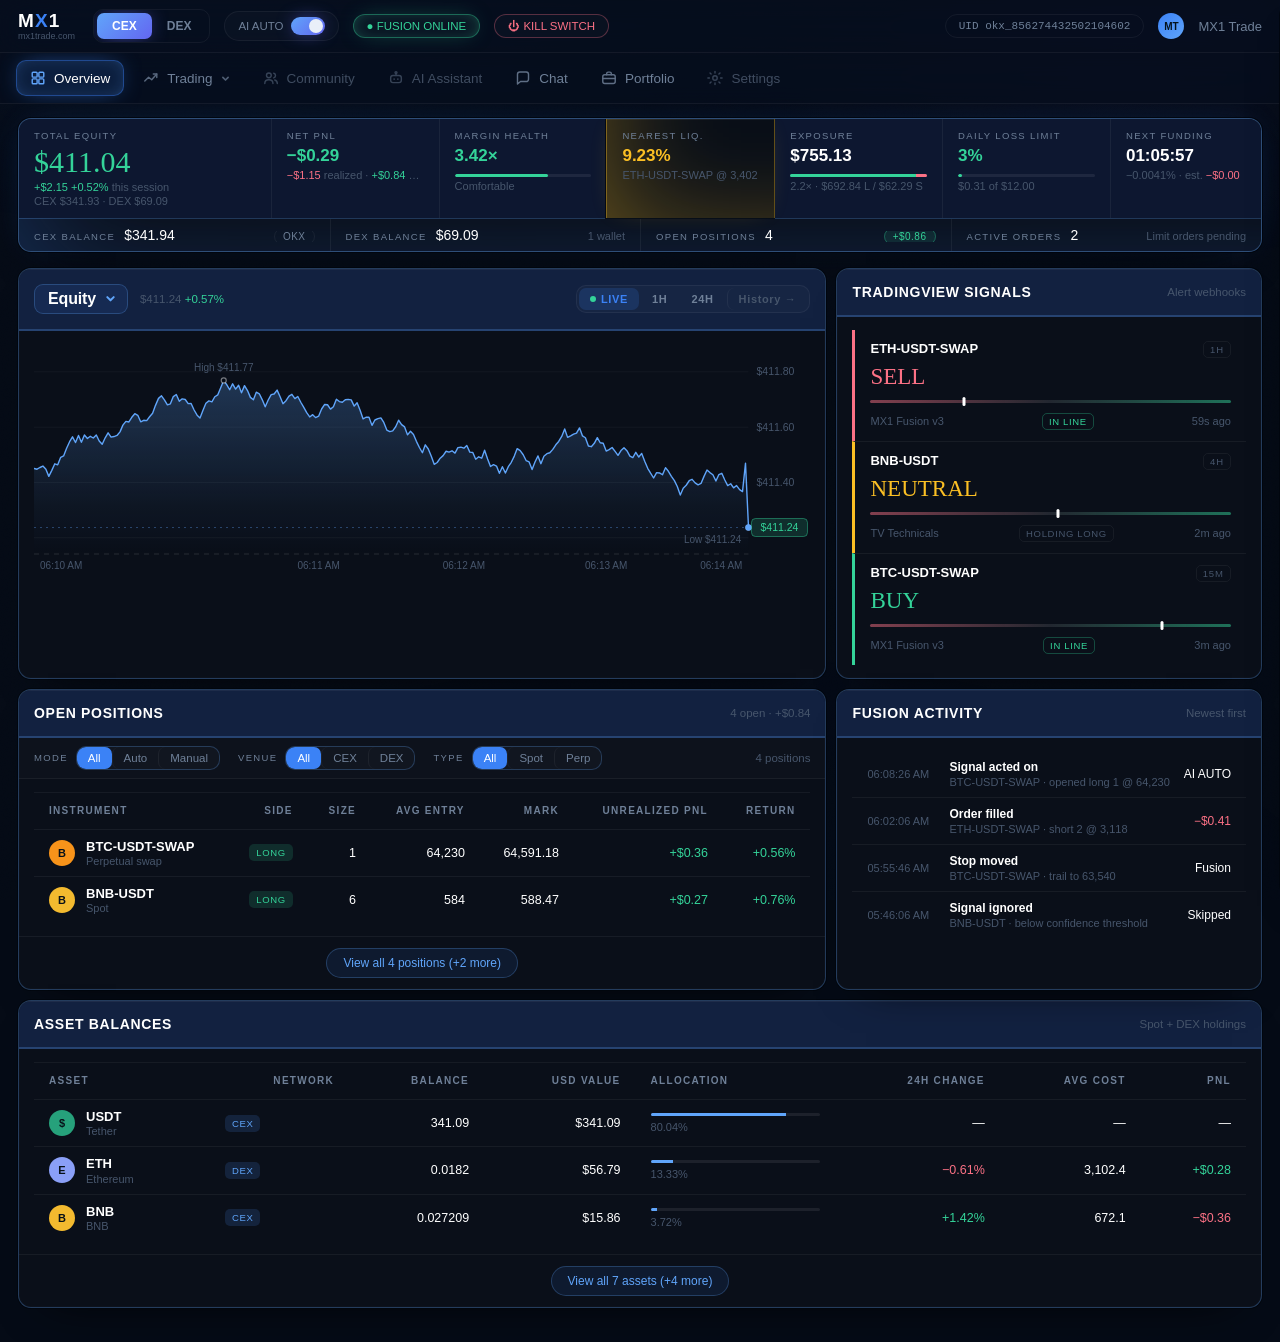
==== commit 4fac82b8: "Update index.html" ====
--- a/index.html
+++ b/index.html
@@ -109,15 +109,28 @@
   .split .l { background:var(--pos); } .split .s { background:var(--neg); }
 
   /* --------------------------------------------------------------- grid */
+  /* Paired rows rather than two independent columns: chart beside signals,
+     positions beside activity, balances across the foot. The horizontal
+     alignment gives the eye a line to scan along — two stacked columns of
+     different heights never line up, so nothing relates to anything. */
   .grid { display:grid; gap:16px; margin-top:16px; grid-template-columns:1fr; }
   @media (min-width:1200px) {
-    .grid { grid-template-columns: minmax(0,1.9fr) minmax(0,1fr); align-items: start; }
-  }
-  /* Cards size to their content; the column doesn't stretch them to fill. */
-  .col { display:grid; gap:16px; min-width:0; align-content:start; }
+    .grid { grid-template-columns: minmax(0,1.9fr) minmax(0,1fr);
+            align-items: stretch; }
+    .r-chart   { grid-column:1; grid-row:1; }
+    .r-signals { grid-column:2; grid-row:1; }
+    .r-pos     { grid-column:1; grid-row:2; }
+    .r-feed    { grid-column:2; grid-row:2; }
+    /* Asset balances is a wide table — it was the one card being squeezed by
+       the column split, so it takes the full width. */
+    .r-bal     { grid-column:1 / span 2; grid-row:3; }
+  }
+  /* Rows only align if both cards fill the row. The lists take the overflow
+     internally rather than stretching the row to their content. */
+  .r-signals .card-body, .r-feed .card-body { overflow-y:auto; min-height:0; }
 
   .card { background:var(--panel); border:1px solid var(--edge); border-radius:14px; overflow:hidden;
-          display:flex; flex-direction:column; align-self:start;
+          display:flex; flex-direction:column; align-self:stretch;
           transition:box-shadow .55s ease, border-color .55s ease; }
 
   /* ---- glow -------------------------------------------------------------
@@ -942,9 +955,7 @@
   <!-- ========================================================== grid -->
   <div class="grid">
 
-    <!-- ---- left column ---- -->
-    <div class="col">
-      <section class="card">
+      <section class="card r-chart">
         <div class="card-head">
           <div style="display:flex;align-items:center;gap:12px;min-width:0">
             <span class="picker-wrap">
@@ -988,7 +999,7 @@
         </div>
       </section>
 
-      <section class="card">
+      <section class="card r-pos">
         <div class="card-head"><h2>Open Positions</h2><span class="sub" id="posSub">—</span></div>
         <div class="filterbar" id="posFilters">
           <div class="fgroup"><span class="label">Mode</span>
@@ -1026,7 +1037,7 @@
         </div>
       </section>
 
-      <section class="card">
+      <section class="card r-bal">
         <div class="card-head"><h2>Asset Balances</h2><span class="sub">Spot + DEX holdings</span></div>
         <div class="card-body flush scroll">
           <table>
@@ -1039,16 +1050,13 @@
           <button class="more-btn" id="balMore">View all assets</button>
         </div>
       </section>
-    </div>
-
-    <!-- ---- right column ---- -->
-    <div class="col">
-      <section class="card">
+
+      <section class="card r-signals">
         <div class="card-head"><h2>TradingView Signals</h2><span class="sub">Alert webhooks</span></div>
         <div class="card-body flush" id="signals"></div>
       </section>
 
-      <section class="card">
+      <section class="card r-feed">
         <div class="card-head"><h2>Fusion Activity</h2><span class="sub">Newest first</span></div>
         <div class="card-body flush" id="feed"></div>
       </section>
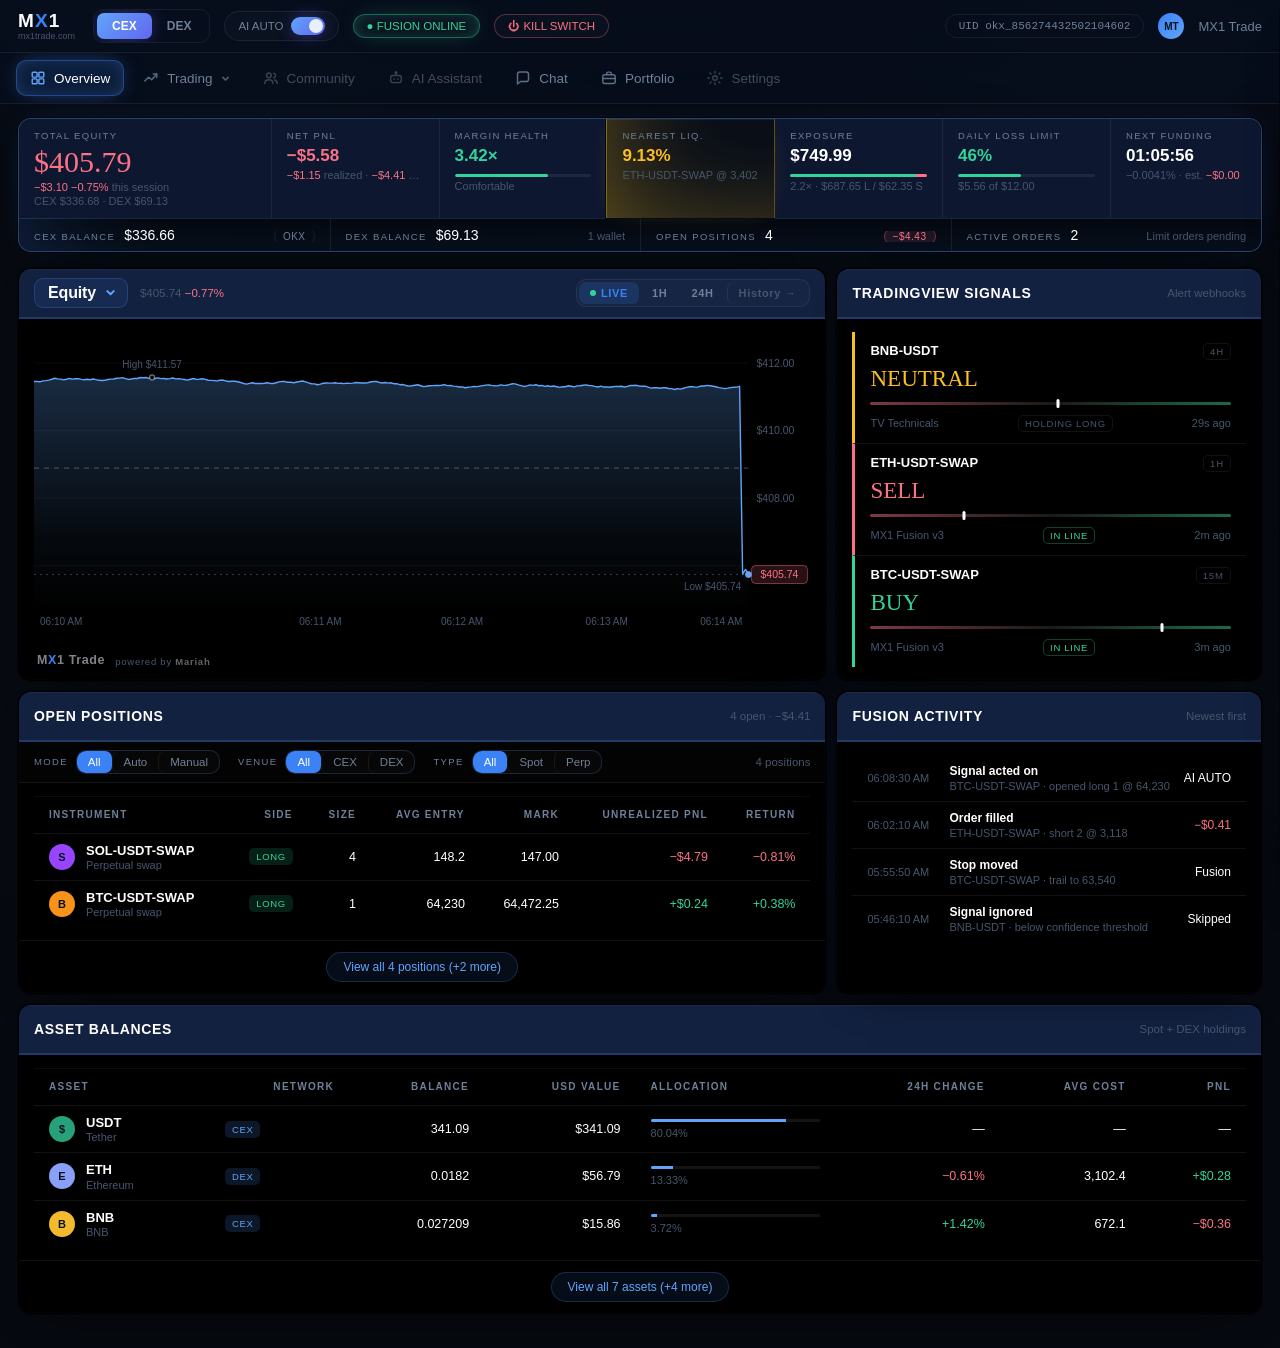
==== commit cada358f: "Update index.html" ====
--- a/index.html
+++ b/index.html
@@ -129,6 +129,13 @@
      internally rather than stretching the row to their content. */
   .r-signals .card-body, .r-feed .card-body { overflow-y:auto; min-height:0; }
 
+  /* The chart row is sized by whichever card is taller, and that was the
+     signals list — so the chart kept its fixed 230px and the leftover height
+     collected as dead space above the footer. Letting the plot claim it puts
+     the card's whole area to work and closes the gap under the axis. */
+  .r-chart .card-body { flex:1 1 auto; min-height:0; display:flex; }
+  .r-chart .chart { flex:1 1 auto; height:auto; min-height:230px; }
+
   .card { background:var(--panel); border:1px solid var(--edge); border-radius:14px; overflow:hidden;
           display:flex; flex-direction:column; align-self:stretch;
           transition:box-shadow .55s ease, border-color .55s ease; }
@@ -163,9 +170,29 @@
   @media (prefers-reduced-motion: reduce) {
     .card, .cell, .strip { transition:none; }
   }
+  /* A fixed height, not padding. The chart card's header holds a picker and
+     the others hold an h2 — sized by padding alone, each header took its own
+     content's height and the bands came out different thicknesses across the
+     row. min-height makes them all match the tallest. */
   .card-head { display:flex; align-items:center; justify-content:space-between; gap:12px;
-               padding:17px 18px; background:var(--head); border-bottom:2px solid var(--edge); }
+               min-height:50px; padding:0 18px; background:var(--head);
+               border-bottom:2px solid var(--edge); }
   .card-head h2 { font-family:Georgia,serif; font-weight:400; font-size:16px; margin:0; }
+
+  /* Attribution sits in the dead space under the chart rather than floating
+     over the plot. Quiet by default — it is a signature, not a label, so it
+     should be legible when looked for and invisible when not. */
+  .card-foot { display:flex; align-items:baseline; gap:10px; padding:10px 18px 13px;
+               margin-top:auto; }
+  .card-foot .mark { font-size:12.5px; letter-spacing:.05em; font-weight:700;
+                     color:rgba(233,239,248,.55); }
+  .card-foot .mark i { font-style:normal; color:var(--brand); }
+  /* Subordinate, not a second label: a size down and nudged off the wordmark's
+     baseline so it reads as a clause rather than competing with it.
+     No text-transform — Mariah is a name and gets its capital. */
+  .card-foot .by { font-size:9.5px; letter-spacing:.08em; color:var(--dim);
+                   position:relative; top:1px; }
+  .card-foot .by b { font-weight:600; color:rgba(233,239,248,.42); }
 
   /* A control has to look like one at rest. The old version styled itself as
      plain text until hover, and the chevron sat ~200px from the word because a
@@ -364,10 +391,20 @@
    * flip between the two and judge them side by side.
    */
   body.sharp {
-    --panel: #0a0f19;
-    --panel-2: #080d15;
-    --hair: rgba(255,255,255,.055);
-    --edge: rgba(96,165,250,.26);
+    /* Glass, not navy. The blue that was reading across the whole page came
+       from --head: every card header carried a #122140 band, so the eye saw
+       blue bands stacked down the layout rather than black surfaces. Header
+       bands are now a shade off the card with a hairline under them — the
+       separation comes from the line, not from a colour. */
+    --bg: #06090f;                /* page sits a touch above the cards, so a
+                                     black card still reads as a surface */
+    --panel: #000000;             /* cards — black */
+    --panel-2: #000000;
+    --hair: rgba(255,255,255,.07);
+    --edge: rgba(96,165,250,.20);
+    /* Navy lid on a black card. The jump is large by design — at a black
+       fill the header is the only surface carrying colour, so it reads as the
+       card's label bar rather than as another dark rectangle. */
     --head: #122140;              /* header band — dark blue */
     --text: #ffffff;          /* values go full white — biggest single gain */
     --muted: #6f8098;
@@ -389,7 +426,12 @@
      (0,2,1) specificity beat the full edge-definition stack at the end of the
      file — so sharp mode silently lost its separation ring and the strip read
      as floating rather than framed. The stack lives in one place now. */
-  body.sharp .card { border-color: rgba(96, 165, 250, .30); }
+  /* No blue edge on ordinary cards. The dark separation ring in the
+     edge-definition block still does the work of telling a card from the page,
+     so they stay distinct objects — just without the outline. The strip keeps
+     its blue, because that one is the hero surface and is meant to sit
+     forward. */
+  body.sharp .card { border-color: transparent; }
   body.sharp .stripwrap { border-color: rgba(96, 165, 250, .42); }
 
   /* Density: more rows per screen is most of the effect. */
@@ -397,7 +439,20 @@
   body.sharp .grid, body.sharp .lower { gap: 10px; }
   body.sharp .cell { padding: 11px 15px; }
   body.sharp .sub-cell { padding: 8px 15px; }
-  body.sharp .card-head { padding: 15px 15px; }
+  body.sharp .card-head { min-height:50px; padding: 0 15px; }
+
+  /* Overlays get the same density treatment as the panels behind them —
+     otherwise a drawer opens looking like a page from a different product. */
+  body.sharp .modal-head { min-height:50px; padding: 0 18px; }
+  body.sharp .pd-head { padding: 16px 18px 18px; }
+  body.sharp .pd-body { padding: 16px 18px 24px; }
+  body.sharp .modal-head h2, body.sharp .pd-head h3 {
+    font-family:"Inter", -apple-system, BlinkMacSystemFont, sans-serif;
+    font-weight:600; letter-spacing:-.01em; font-size:14px;
+    text-transform:uppercase; letter-spacing:.05em; font-weight:700;
+  }
+  /* The P&L figure keeps its serif — it is a value you read, not a label. */
+  body.sharp .pd-hero { font-family:Georgia,"Times New Roman",serif; font-weight:400; }
   body.sharp .card-body { padding: 13px 15px; }
   body.sharp thead th { padding: 13px 15px; font-size: 10px; letter-spacing: .13em; font-weight: 700; }
   body.sharp tbody td { padding: 9px 15px; font-size: 12.5px; }
@@ -508,9 +563,11 @@
 
   .modal { position:fixed; top:50%; left:50%; transform:translate(-50%,-48%) scale(.98);
            width:min(1040px, calc(100% - 40px)); max-height:min(82vh, 900px);
-           background:rgba(11,20,36,.9); backdrop-filter:blur(22px) saturate(1.4);
-           -webkit-backdrop-filter:blur(22px) saturate(1.4);
-           border:1px solid var(--accent-edge); border-radius:16px; overflow:hidden;
+           /* Same material as the cards: near-black over a blur, not the
+              lighter navy that made overlays read as a different surface. */
+           background:rgba(0,0,0,.86); backdrop-filter:blur(26px) saturate(1.3);
+           -webkit-backdrop-filter:blur(26px) saturate(1.3);
+           border:1px solid var(--accent-edge); border-radius:14px; overflow:hidden;
            display:flex; flex-direction:column; z-index:45;
            opacity:0; pointer-events:none;
            transition:opacity .25s ease, transform .25s cubic-bezier(.22,.61,.36,1); }
@@ -519,7 +576,7 @@
                 padding:17px 20px; background:var(--head); border-bottom:2px solid var(--edge); }
   .modal-head h2 { margin:0; font-family:Georgia,serif; font-weight:400; font-size:17px; }
   .modal-body { overflow:auto; }
-  @supports not (backdrop-filter: blur(2px)) { .modal { background:var(--panel); } }
+  @supports not (backdrop-filter: blur(2px)) { .modal, .pdrawer { background:#000; } }
   @media (prefers-reduced-motion: reduce) { .modal { transition:none; } }
 
   /* ---- positions modal --------------------------------------------------- */
@@ -560,9 +617,9 @@
   tbody tr[data-pos]:focus-visible { outline:2px solid var(--brand); outline-offset:-2px; }
 
   .pdrawer { position:fixed; top:0; right:0; height:100%; width:min(500px,100%);
-             background:rgba(11,20,36,.9); backdrop-filter:blur(22px) saturate(1.4);
-             -webkit-backdrop-filter:blur(22px) saturate(1.4);
-             border-left:1px solid var(--accent-edge); border-radius:16px 0 0 16px;
+             background:rgba(0,0,0,.86); backdrop-filter:blur(26px) saturate(1.3);
+             -webkit-backdrop-filter:blur(26px) saturate(1.3);
+             border-left:1px solid var(--accent-edge); border-radius:14px 0 0 14px;
              transform:translateX(100%); transition:transform .32s cubic-bezier(.22,.61,.36,1);
              z-index:47; display:flex; flex-direction:column; overflow:hidden;
              box-shadow:-24px 0 60px -30px rgba(0,0,0,.9); }
@@ -671,8 +728,6 @@
   body.glow-off .stripwrap, body.glow-off .card, body.glow-off .cell {
     box-shadow: inset 0 1px 0 rgba(255,255,255,.07), 0 0 0 1px rgba(2,6,14,.85); }
 </style>
-<link rel="stylesheet" href="mx1.css" />
-
 
 <div class="topbar">
   <div class="brand"><b>M<i>X</i>1</b><span>mx1trade.com</span></div>
@@ -996,6 +1051,10 @@
             </svg>
             <div class="ph" id="ph" hidden>Historical series</div>
           </div>
+        </div>
+        <div class="card-foot">
+          <span class="mark">M<i>X</i>1 Trade</span>
+          <span class="by">powered by <b>Mariah</b></span>
         </div>
       </section>
 
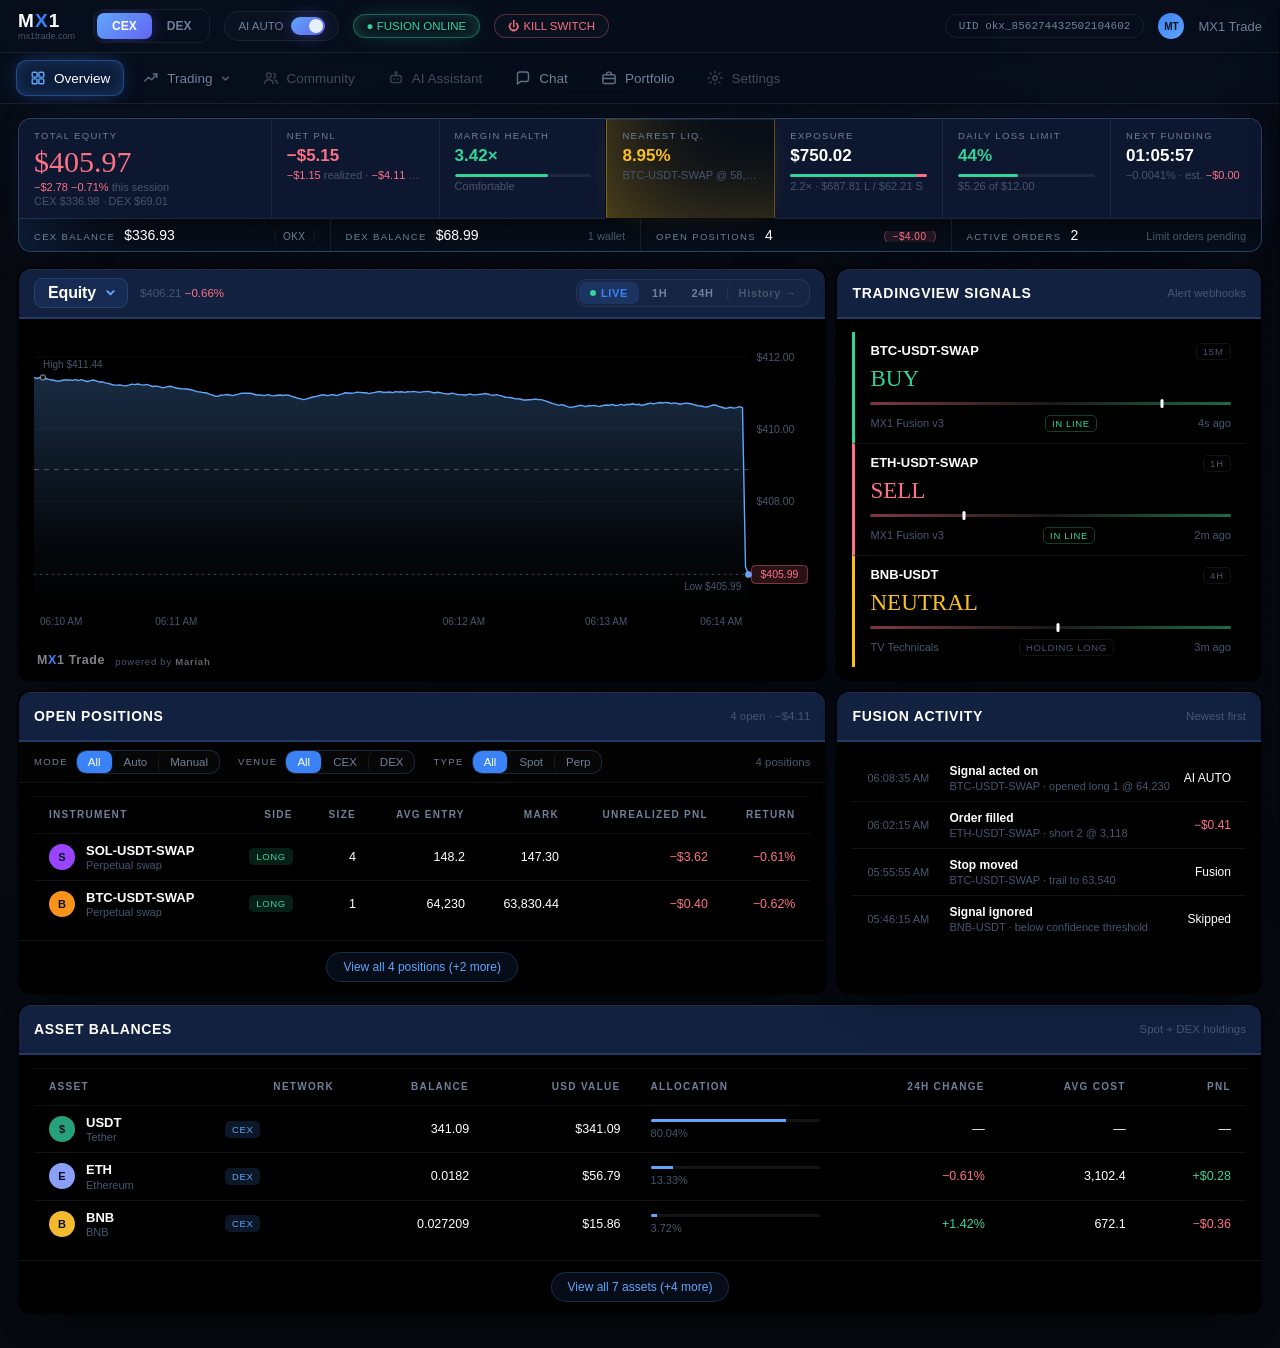
==== commit e6da8d62: "Update index.html" ====
--- a/index.html
+++ b/index.html
@@ -573,7 +573,7 @@
            transition:opacity .25s ease, transform .25s cubic-bezier(.22,.61,.36,1); }
   .modal.open { opacity:1; pointer-events:auto; transform:translate(-50%,-50%) scale(1); }
   .modal-head { display:flex; align-items:center; justify-content:space-between; gap:14px;
-                padding:17px 20px; background:var(--head); border-bottom:2px solid var(--edge); }
+                padding:17px 20px; background:var(--head); border-bottom:1px solid var(--edge); }
   .modal-head h2 { margin:0; font-family:Georgia,serif; font-weight:400; font-size:17px; }
   .modal-body { overflow:auto; }
   @supports not (backdrop-filter: blur(2px)) { .modal, .pdrawer { background:#000; } }
@@ -602,7 +602,7 @@
            transition:opacity .25s ease, transform .25s cubic-bezier(.22,.61,.36,1); }
   .modal.open { opacity:1; pointer-events:auto; transform:translate(-50%,-50%) scale(1); }
   .modal-head { display:flex; align-items:center; justify-content:space-between; gap:14px;
-                padding:17px 20px; background:var(--head); border-bottom:2px solid var(--edge); }
+                padding:17px 20px; background:var(--head); border-bottom:1px solid var(--edge); }
   .modal-head h2 { margin:0; font-family:Georgia,serif; font-weight:400; font-size:17px; }
   .modal-body { overflow:auto; }
   .modal-close { background:rgba(255,255,255,.04); border:1px solid var(--hair); color:var(--muted);
@@ -624,7 +624,7 @@
              z-index:47; display:flex; flex-direction:column; overflow:hidden;
              box-shadow:-24px 0 60px -30px rgba(0,0,0,.9); }
   .pdrawer.open { transform:translateX(0); }
-  .pd-head { padding:20px 22px 22px; border-bottom:2px solid var(--edge); background:var(--head); }
+  .pd-head { padding:20px 22px 22px; border-bottom:1px solid var(--edge); background:var(--head); }
   .pd-top { display:flex; align-items:flex-start; justify-content:space-between; gap:14px; }
   .pd-head h3 { margin:0; font-family:Georgia,serif; font-weight:400; font-size:19px; }
   .pd-sub { color:var(--dim); font-size:11.5px; margin-top:5px; display:flex; gap:8px;
@@ -803,10 +803,18 @@
        font-agnostic and immune to the circular case where an item's
        width:100% resolves against an indefinite max-content parent. */
     position:fixed; z-index:80; min-width:200px;
-    background:rgba(11,20,36,.97); backdrop-filter:blur(18px) saturate(1.4);
-    -webkit-backdrop-filter:blur(18px) saturate(1.4);
-    border:1px solid rgba(96,165,250,.42); border-radius:12px; padding:6px;
-    box-shadow:0 0 0 1px rgba(2,6,14,.9), 0 26px 52px -26px rgba(0,0,0,.95);
+    /* Same material as the overlays: near-black over a blur, not the lighter
+       navy. A menu floating above the page needs a deeper shadow than a card
+       resting on it — it is further off the surface, so the ground shadow is
+       longer and the specular lip brighter. */
+    background:rgba(0,0,0,.88); backdrop-filter:blur(26px) saturate(1.3);
+    -webkit-backdrop-filter:blur(26px) saturate(1.3);
+    border:1px solid rgba(96,165,250,.42); border-radius:14px; padding:6px;
+    box-shadow:
+      inset 0 1px 0 rgba(255,255,255,.10),      /* top lip */
+      0 0 0 1px rgba(0,0,0,.95),                /* separation ring */
+      0 32px 64px -24px rgba(0,0,0,1),          /* ground shadow, long */
+      0 0 40px -18px rgba(59,130,246,.55);      /* brand lift */
     display:none;
   }
   /* Flex column with stretch, not width:100% on the items — a percentage
@@ -818,7 +826,7 @@
      rather than the parent's attribute. */
   .navmenu-panel.open { display:flex; flex-direction:column;
                         align-items:stretch; gap:2px; }
-  @supports not (backdrop-filter: blur(2px)) { .navmenu-panel { background:var(--panel); } }
+  @supports not (backdrop-filter: blur(2px)) { .navmenu-panel { background:#05070d; } }
 
   .navmenu-item {
     display:flex; align-items:flex-start; gap:10px; text-align:left; width:100%;
@@ -834,7 +842,9 @@
   .navmenu-item small { display:block; font-size:10.5px; color:var(--dim); margin-top:3px;
                         line-height:1.4; }
   .navmenu-item svg { margin-top:1px; }
-  .navmenu-item[aria-current="page"] { color:#fff; background:rgba(59,130,246,.15); }
+  .navmenu-item[aria-current="page"] { color:#fff;
+    background:linear-gradient(180deg, rgba(96,165,250,.20), rgba(59,130,246,.10));
+    box-shadow: inset 0 1px 0 rgba(255,255,255,.09); }
   .navmenu-item[aria-current="page"] svg { color:var(--brand-2); opacity:1; }
   /* Not built yet: dimmed, not clickable, and says so rather than 404ing. */
   .navmenu-item.soon { opacity:.5; cursor:not-allowed; }
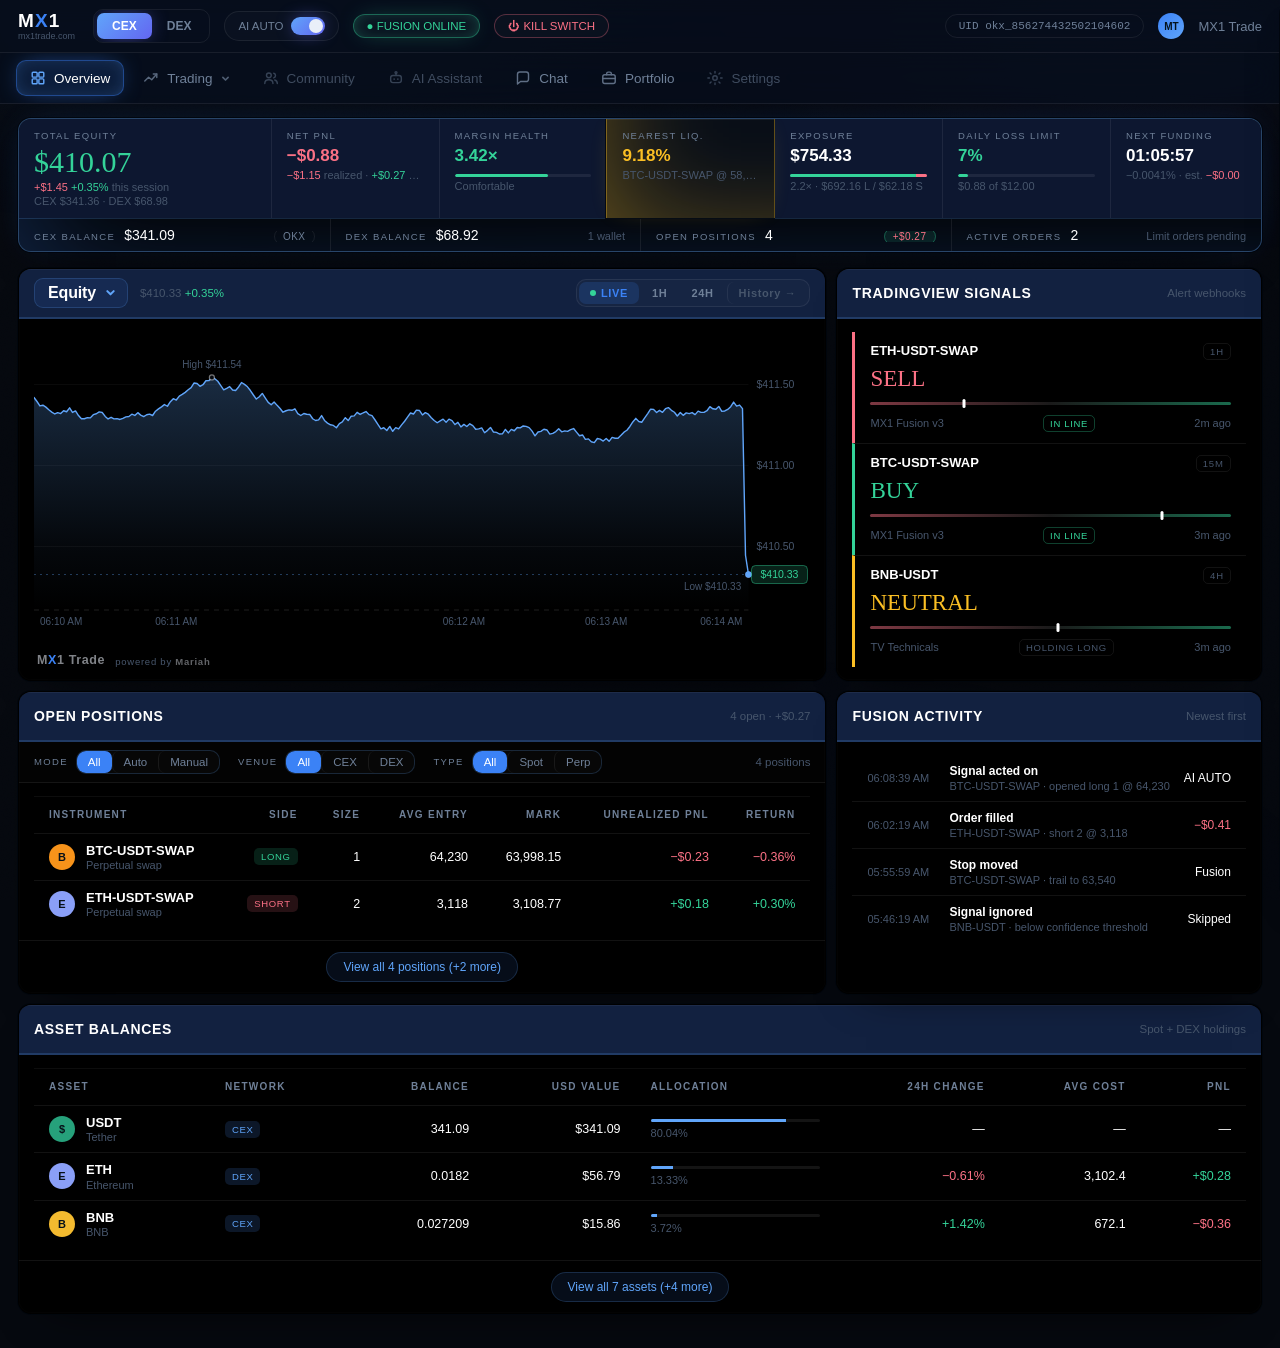
==== commit 121e5de7: "Update index.html" ====
--- a/index.html
+++ b/index.html
@@ -1110,7 +1110,7 @@
         <div class="card-head"><h2>Asset Balances</h2><span class="sub">Spot + DEX holdings</span></div>
         <div class="card-body flush scroll">
           <table>
-            <thead><tr><th>Asset</th><th>Network</th><th>Balance</th><th>USD value</th>
+            <thead><tr><th>Asset</th><th class="lt">Network</th><th>Balance</th><th>USD value</th>
               <th class="lt">Allocation</th><th>24h change</th><th>Avg cost</th><th>PnL</th></tr></thead>
             <tbody id="balBody"></tbody>
           </table>
@@ -1163,7 +1163,7 @@
   </div>
   <div class="modal-body">
     <table>
-      <thead><tr><th>Asset</th><th>Network</th><th>Balance</th><th>USD value</th>
+      <thead><tr><th>Asset</th><th class="lt">Network</th><th>Balance</th><th>USD value</th>
         <th class="lt">Allocation</th><th>24h change</th><th>Avg cost</th><th>PnL</th></tr></thead>
       <tbody id="balBodyAll"></tbody>
     </table>
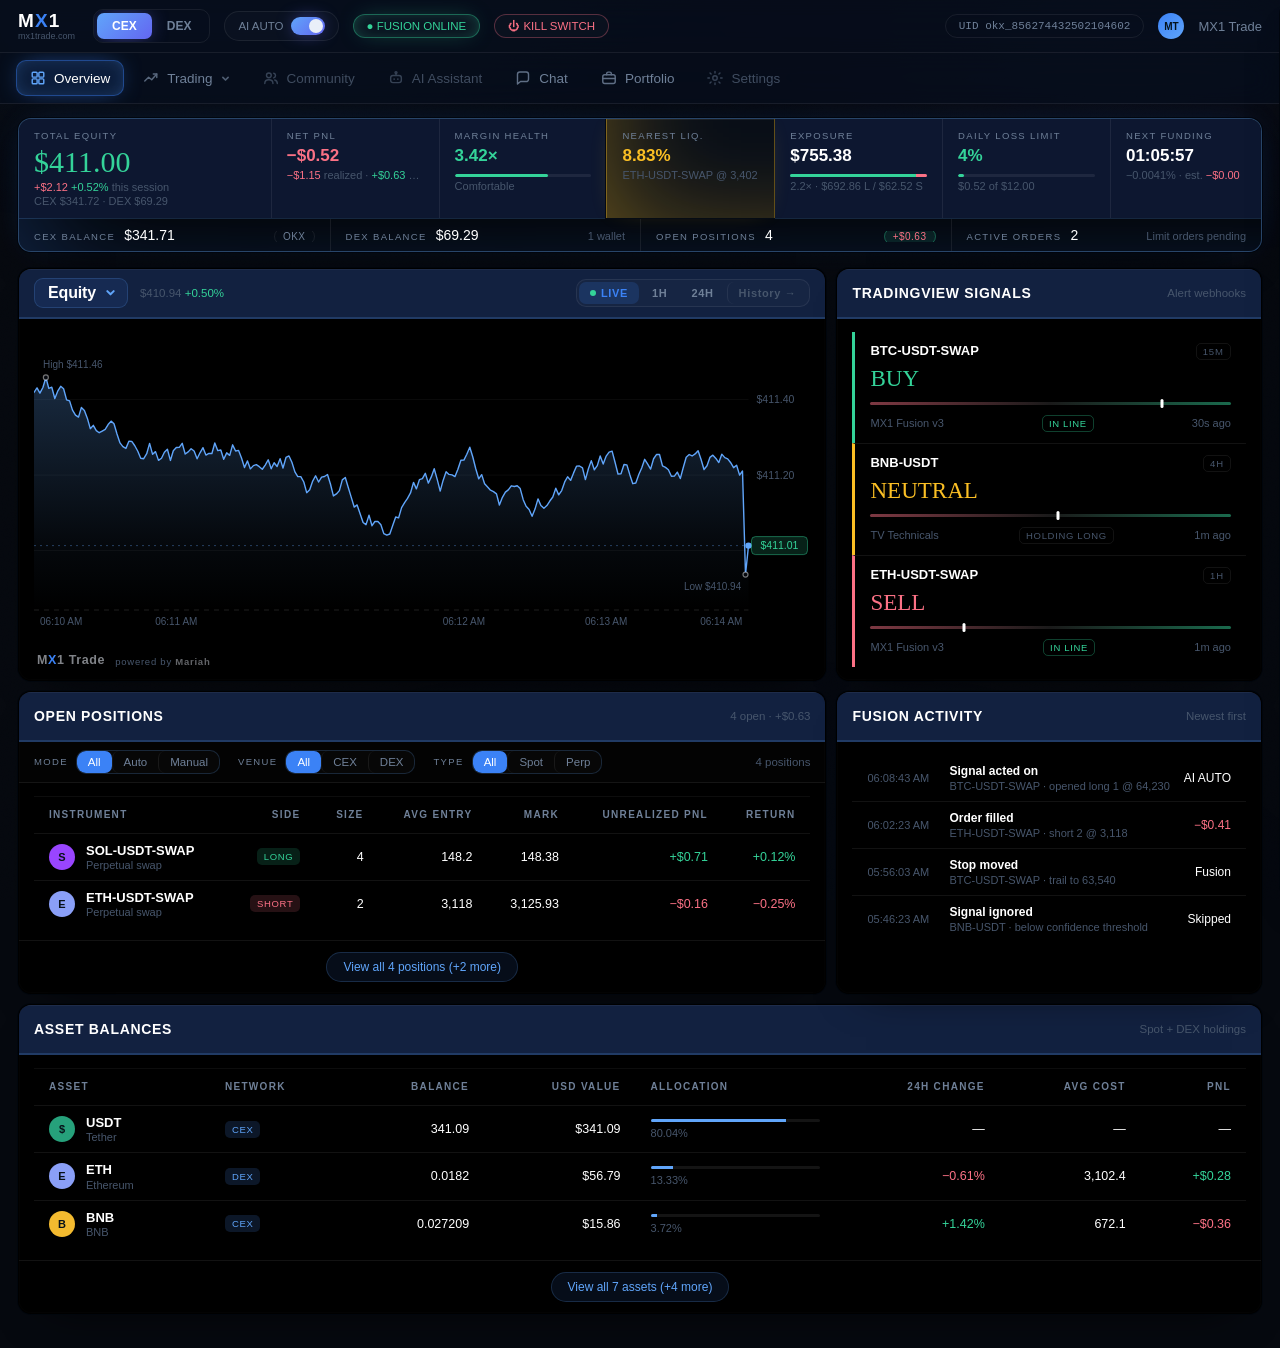
==== commit 5ef41203: "Update index.html" ====
--- a/index.html
+++ b/index.html
@@ -547,7 +547,11 @@
   .dr-head { background: rgba(18, 33, 64, .72); }
 
   /* Fallback: no backdrop-filter means no translucency, or the text goes soft. */
-  @supports not (backdrop-filter: blur(2px)) {
+  /* Safari implements -webkit-backdrop-filter but NOT the unprefixed property,
+   so testing only the unprefixed one made Safari take the opaque fallback
+   while Chrome kept the translucent fill — same page, two different
+   surfaces. Test both. */
+@supports not ((backdrop-filter: blur(2px)) or (-webkit-backdrop-filter: blur(2px))) {
     .topbar, .nav { background: var(--bar); }
     .drawer { background: var(--panel); }
   }
@@ -565,8 +569,7 @@
            width:min(1040px, calc(100% - 40px)); max-height:min(82vh, 900px);
            /* Same material as the cards: near-black over a blur, not the
               lighter navy that made overlays read as a different surface. */
-           background:rgba(0,0,0,.86); backdrop-filter:blur(26px) saturate(1.3);
-           -webkit-backdrop-filter:blur(26px) saturate(1.3);
+           background:#05070d;
            border:1px solid var(--accent-edge); border-radius:14px; overflow:hidden;
            display:flex; flex-direction:column; z-index:45;
            opacity:0; pointer-events:none;
@@ -576,7 +579,7 @@
                 padding:17px 20px; background:var(--head); border-bottom:1px solid var(--edge); }
   .modal-head h2 { margin:0; font-family:Georgia,serif; font-weight:400; font-size:17px; }
   .modal-body { overflow:auto; }
-  @supports not (backdrop-filter: blur(2px)) { .modal, .pdrawer { background:#000; } }
+  @supports not ((backdrop-filter: blur(2px)) or (-webkit-backdrop-filter: blur(2px))) { .modal, .pdrawer { background:#000; } }
   @media (prefers-reduced-motion: reduce) { .modal { transition:none; } }
 
   /* ---- positions modal --------------------------------------------------- */
@@ -594,8 +597,7 @@
 
   .modal { position:fixed; top:50%; left:50%; transform:translate(-50%,-48%) scale(.98);
            width:min(1040px, calc(100% - 40px)); max-height:min(82vh, 900px);
-           background:rgba(11,20,36,.9); backdrop-filter:blur(22px) saturate(1.4);
-           -webkit-backdrop-filter:blur(22px) saturate(1.4);
+           background:#05070d;
            border:1px solid var(--accent-edge); border-radius:16px; overflow:hidden;
            display:flex; flex-direction:column; z-index:45;
            opacity:0; pointer-events:none;
@@ -608,7 +610,7 @@
   .modal-close { background:rgba(255,255,255,.04); border:1px solid var(--hair); color:var(--muted);
                  font:inherit; width:30px; height:30px; border-radius:50%; cursor:pointer; line-height:1; }
   .modal-close:hover { color:var(--text); border-color:var(--edge); }
-  @supports not (backdrop-filter: blur(2px)) { .modal { background:var(--panel); } }
+  @supports not ((backdrop-filter: blur(2px)) or (-webkit-backdrop-filter: blur(2px))) { .modal { background:var(--panel); } }
   @media (prefers-reduced-motion: reduce) { .modal { transition:none; } }
 
   /* ---- position detail drawer ------------------------------------------- */
@@ -617,8 +619,7 @@
   tbody tr[data-pos]:focus-visible { outline:2px solid var(--brand); outline-offset:-2px; }
 
   .pdrawer { position:fixed; top:0; right:0; height:100%; width:min(500px,100%);
-             background:rgba(0,0,0,.86); backdrop-filter:blur(26px) saturate(1.3);
-             -webkit-backdrop-filter:blur(26px) saturate(1.3);
+             background:#05070d;
              border-left:1px solid var(--accent-edge); border-radius:14px 0 0 14px;
              transform:translateX(100%); transition:transform .32s cubic-bezier(.22,.61,.36,1);
              z-index:47; display:flex; flex-direction:column; overflow:hidden;
@@ -807,8 +808,7 @@
        navy. A menu floating above the page needs a deeper shadow than a card
        resting on it — it is further off the surface, so the ground shadow is
        longer and the specular lip brighter. */
-    background:rgba(0,0,0,.88); backdrop-filter:blur(26px) saturate(1.3);
-    -webkit-backdrop-filter:blur(26px) saturate(1.3);
+    background:#05070d;
     border:1px solid rgba(96,165,250,.42); border-radius:14px; padding:6px;
     box-shadow:
       inset 0 1px 0 rgba(255,255,255,.10),      /* top lip */
@@ -826,7 +826,7 @@
      rather than the parent's attribute. */
   .navmenu-panel.open { display:flex; flex-direction:column;
                         align-items:stretch; gap:2px; }
-  @supports not (backdrop-filter: blur(2px)) { .navmenu-panel { background:#05070d; } }
+  @supports not ((backdrop-filter: blur(2px)) or (-webkit-backdrop-filter: blur(2px))) { .navmenu-panel { background:#05070d; } }
 
   .navmenu-item {
     display:flex; align-items:flex-start; gap:10px; text-align:left; width:100%;
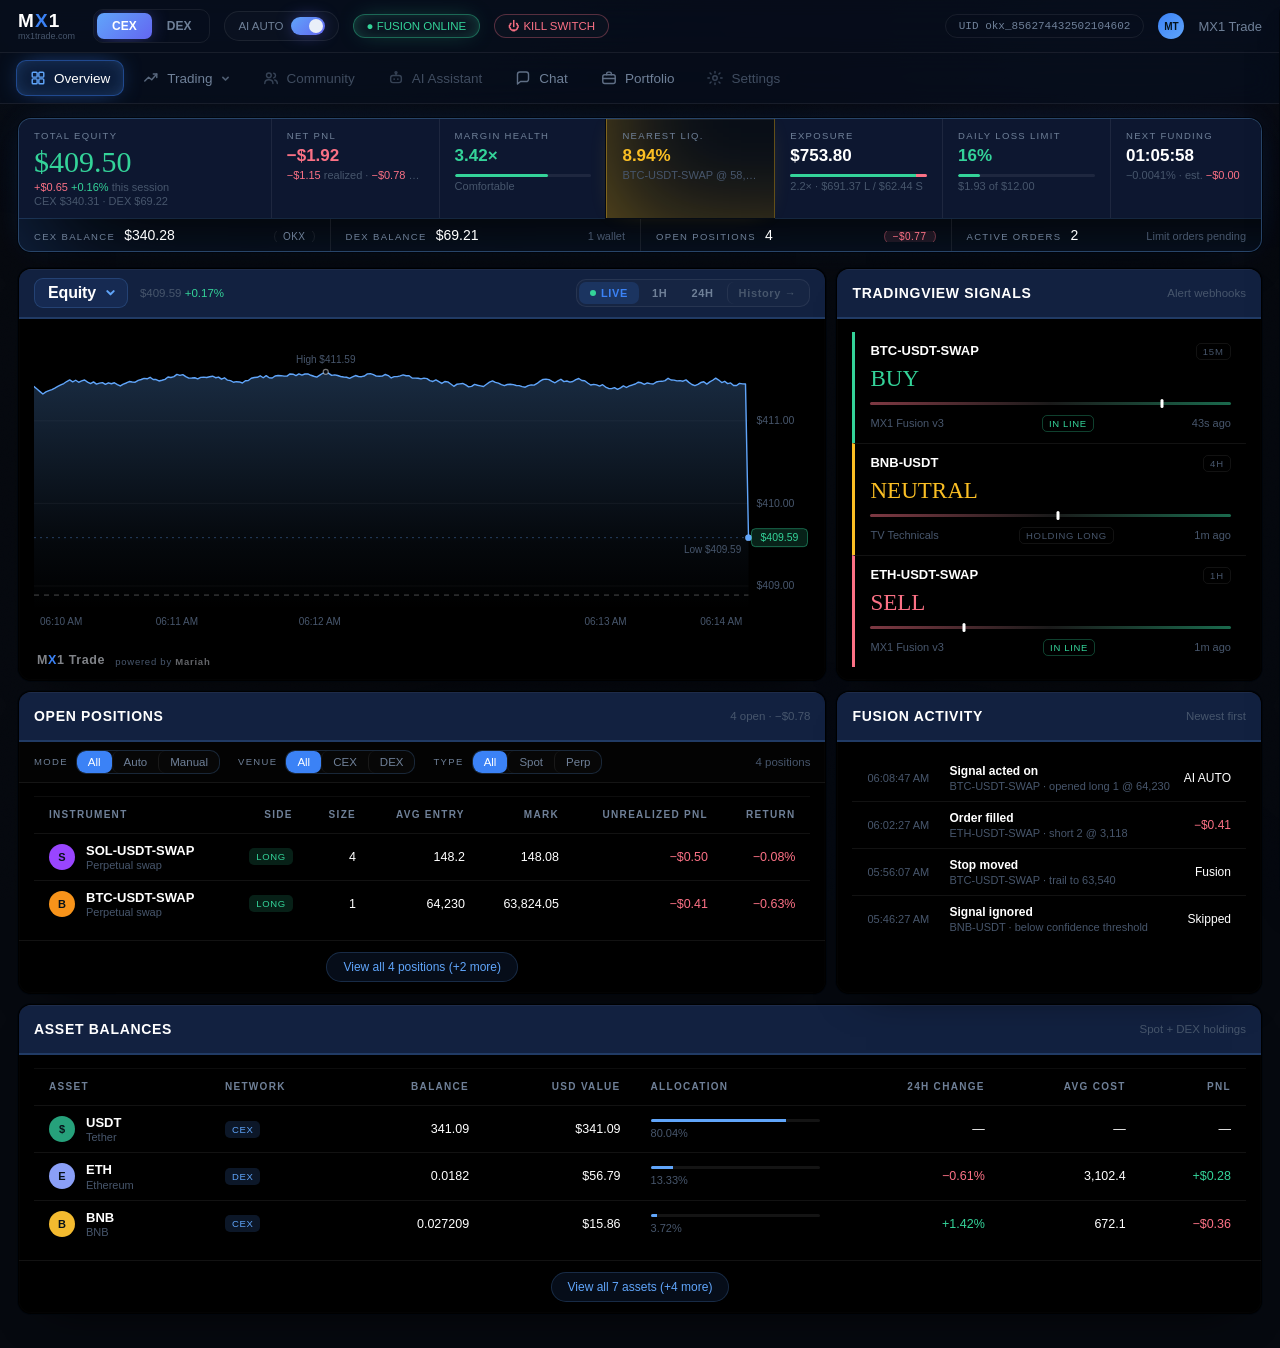
==== commit b75b4a67: "Update index.html" ====
--- a/index.html
+++ b/index.html
@@ -569,7 +569,9 @@
            width:min(1040px, calc(100% - 40px)); max-height:min(82vh, 900px);
            /* Same material as the cards: near-black over a blur, not the
               lighter navy that made overlays read as a different surface. */
-           background:#05070d;
+           background:linear-gradient(180deg, rgba(255,255,255,.055) 0%,
+                                    rgba(255,255,255,.014) 18%,
+                                    rgba(255,255,255,0) 44%), #000000;
            border:1px solid var(--accent-edge); border-radius:14px; overflow:hidden;
            display:flex; flex-direction:column; z-index:45;
            opacity:0; pointer-events:none;
@@ -597,7 +599,9 @@
 
   .modal { position:fixed; top:50%; left:50%; transform:translate(-50%,-48%) scale(.98);
            width:min(1040px, calc(100% - 40px)); max-height:min(82vh, 900px);
-           background:#05070d;
+           background:linear-gradient(180deg, rgba(255,255,255,.055) 0%,
+                                    rgba(255,255,255,.014) 18%,
+                                    rgba(255,255,255,0) 44%), #000000;
            border:1px solid var(--accent-edge); border-radius:16px; overflow:hidden;
            display:flex; flex-direction:column; z-index:45;
            opacity:0; pointer-events:none;
@@ -619,7 +623,9 @@
   tbody tr[data-pos]:focus-visible { outline:2px solid var(--brand); outline-offset:-2px; }
 
   .pdrawer { position:fixed; top:0; right:0; height:100%; width:min(500px,100%);
-             background:#05070d;
+             background:linear-gradient(180deg, rgba(255,255,255,.055) 0%,
+                                    rgba(255,255,255,.014) 18%,
+                                    rgba(255,255,255,0) 44%), #000000;
              border-left:1px solid var(--accent-edge); border-radius:14px 0 0 14px;
              transform:translateX(100%); transition:transform .32s cubic-bezier(.22,.61,.36,1);
              z-index:47; display:flex; flex-direction:column; overflow:hidden;
@@ -808,7 +814,9 @@
        navy. A menu floating above the page needs a deeper shadow than a card
        resting on it — it is further off the surface, so the ground shadow is
        longer and the specular lip brighter. */
-    background:#05070d;
+    background:linear-gradient(180deg, rgba(255,255,255,.055) 0%,
+                                    rgba(255,255,255,.014) 18%,
+                                    rgba(255,255,255,0) 44%), #000000;
     border:1px solid rgba(96,165,250,.42); border-radius:14px; padding:6px;
     box-shadow:
       inset 0 1px 0 rgba(255,255,255,.10),      /* top lip */
@@ -826,7 +834,7 @@
      rather than the parent's attribute. */
   .navmenu-panel.open { display:flex; flex-direction:column;
                         align-items:stretch; gap:2px; }
-  @supports not ((backdrop-filter: blur(2px)) or (-webkit-backdrop-filter: blur(2px))) { .navmenu-panel { background:#05070d; } }
+  @supports not ((backdrop-filter: blur(2px)) or (-webkit-backdrop-filter: blur(2px))) { .navmenu-panel { background:#000; } }
 
   .navmenu-item {
     display:flex; align-items:flex-start; gap:10px; text-align:left; width:100%;
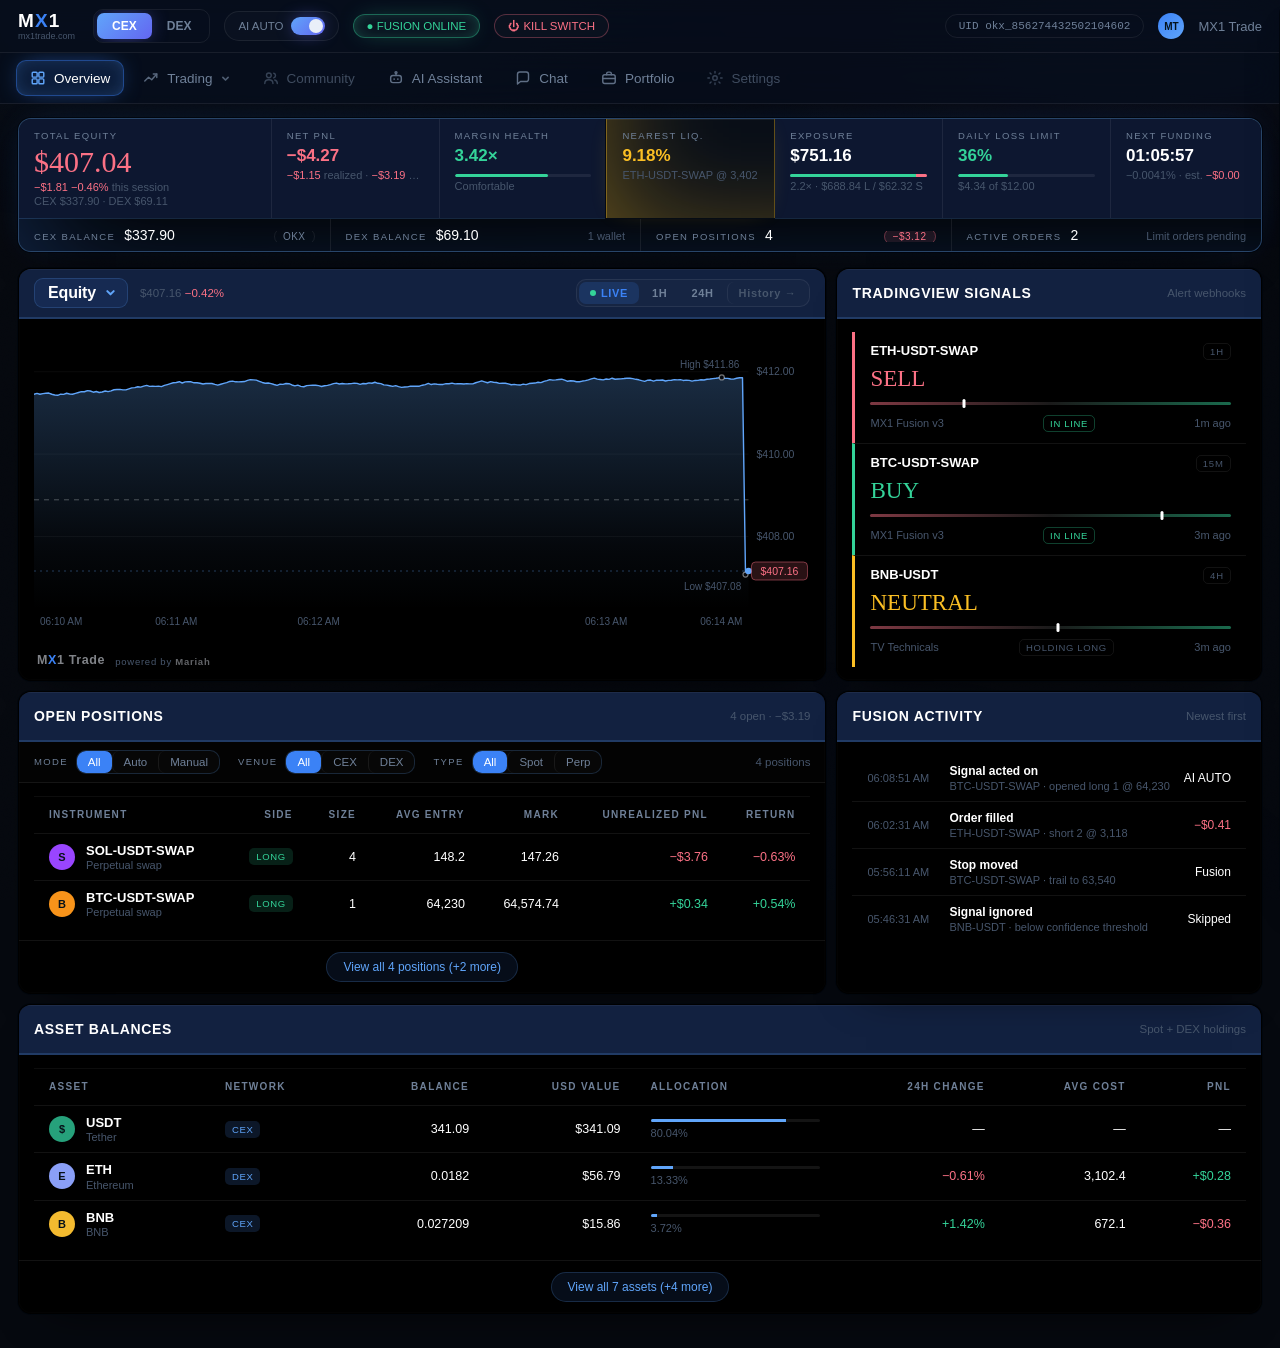
==== commit 3c5a3393: "Update index.html" ====
--- a/index.html
+++ b/index.html
@@ -766,7 +766,7 @@
     </span>
   </span>
   <a href="#" class="soon" title="Not built yet"><svg viewBox="0 0 18 18" aria-hidden="true"><circle cx="6.6" cy="6" r="2.7"/><path d="M2 15.2c0-2.6 2.1-4.2 4.6-4.2s4.6 1.6 4.6 4.2"/><path d="M12.1 3.7a2.7 2.7 0 0 1 0 5.2"/><path d="M13.2 11.2c1.9.5 2.9 1.9 2.9 4"/></svg>Community</a>
-  <a href="#" class="soon" title="Not built yet"><svg viewBox="0 0 18 18" aria-hidden="true"><rect x="3" y="6.2" width="12" height="8" rx="2.6"/><circle cx="6.9" cy="10.2" r=".95" fill="currentColor" stroke="none"/><circle cx="11.1" cy="10.2" r=".95" fill="currentColor" stroke="none"/><path d="M9 6.2V3.8"/><circle cx="9" cy="2.9" r="1.1"/></svg>AI Assistant</a>
+  <a href="ai-assistant.html"><svg viewBox="0 0 18 18" aria-hidden="true"><rect x="3" y="6.2" width="12" height="8" rx="2.6"/><circle cx="6.9" cy="10.2" r=".95" fill="currentColor" stroke="none"/><circle cx="11.1" cy="10.2" r=".95" fill="currentColor" stroke="none"/><path d="M9 6.2V3.8"/><circle cx="9" cy="2.9" r="1.1"/></svg>AI Assistant</a>
   <a href="chat.html"><svg viewBox="0 0 18 18" aria-hidden="true"><path d="M15.2 10.4A2.6 2.6 0 0 1 12.6 13H6.2l-3.4 2.7V4.9A2.6 2.6 0 0 1 5.4 2.3h7.2a2.6 2.6 0 0 1 2.6 2.6z"/></svg>Chat</a>
   <a href="portfolio.html"><svg viewBox="0 0 18 18" aria-hidden="true"><rect x="2" y="5.4" width="14" height="9.8" rx="2.2"/><path d="M6.4 5.4V4a1.6 1.6 0 0 1 1.6-1.6h2A1.6 1.6 0 0 1 11.6 4v1.4"/><path d="M2 9.6h14"/></svg>Portfolio</a>
   <a href="#" class="soon" title="Not built yet"><svg viewBox="0 0 18 18" aria-hidden="true"><circle cx="9" cy="9" r="2.5"/><path d="M9 1.7v1.7M9 14.6v1.7M2.7 9H1M17 9h-1.7M4.6 4.6 3.4 3.4M14.6 14.6l-1.2-1.2M4.6 13.4l-1.2 1.2M14.6 3.4l-1.2 1.2"/></svg>Settings</a>
